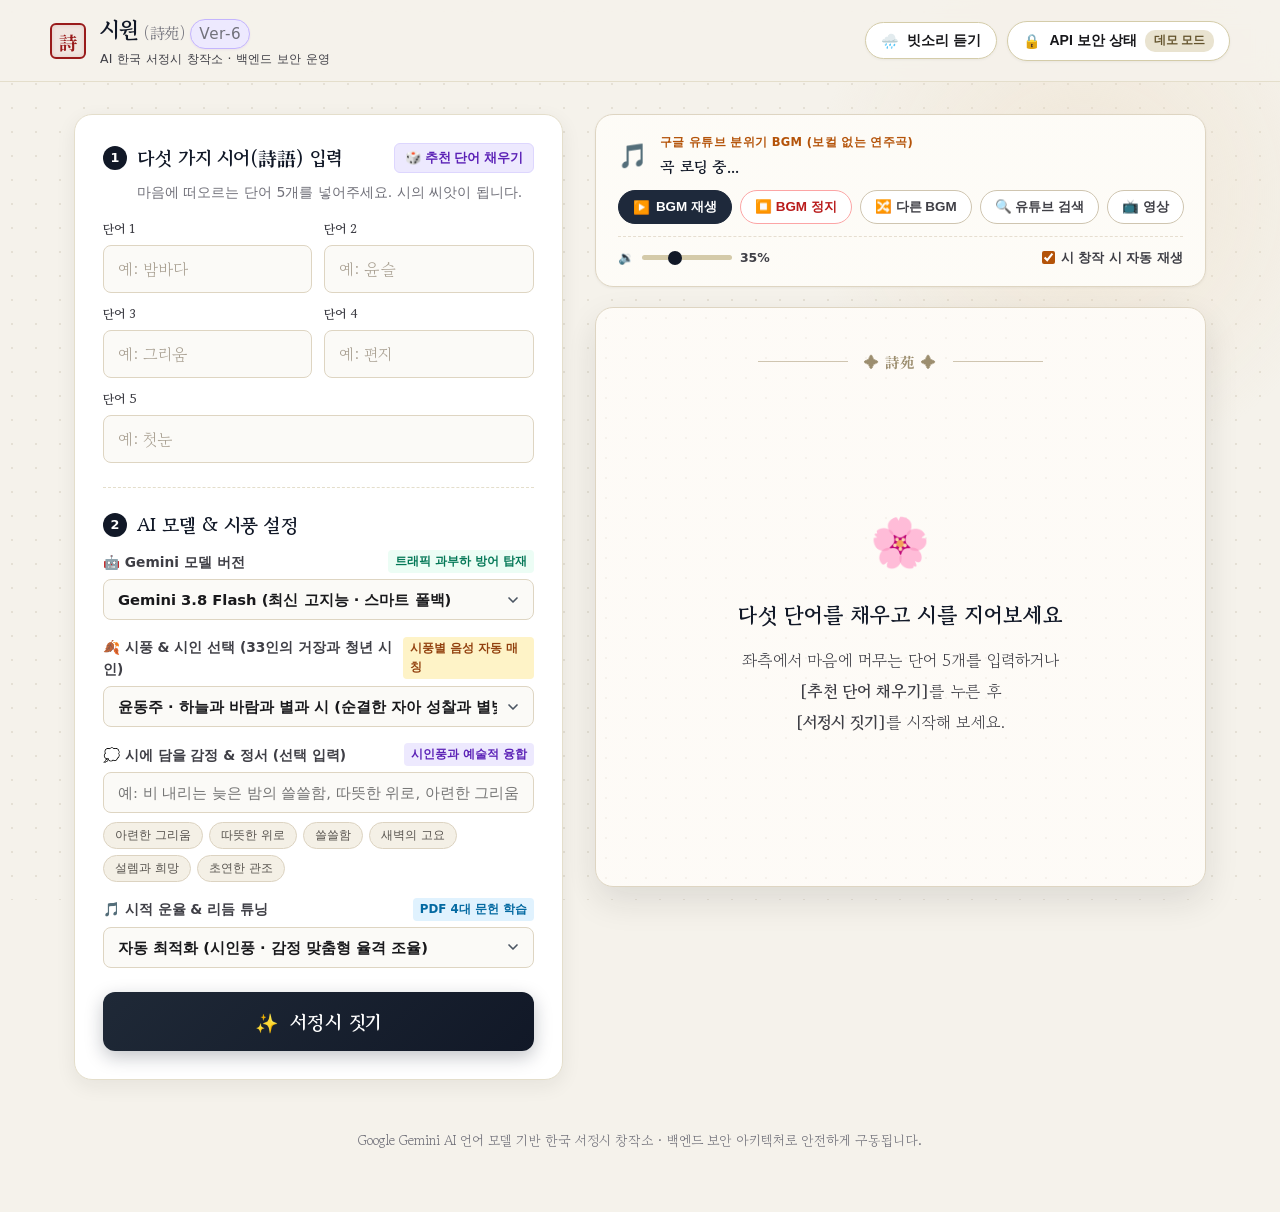
==== public/index.html @ 967b3c78 "Add files via upload" ====
<!DOCTYPE html>
<html lang="ko">
<head>
  <meta charset="UTF-8">
  <meta name="viewport" content="width=device-width, initial-scale=1.0">
  <title>시원(詩苑) - 서정시 창작소 | Gemini AI</title>
  
  <!-- 웹폰트: 고운바탕, 노토세리프KR, 프리텐다드 -->
  <link rel="preconnect" href="https://fonts.googleapis.com">
  <link rel="preconnect" href="https://fonts.gstatic.com" crossorigin>
  <link href="https://fonts.googleapis.com/css2?family=Gowun+Batang:wght@400;700&family=Noto+Serif+KR:wght@400;600;700;900&family=Pretendard:wght@400;500;600;700&display=swap" rel="stylesheet">
  
  <link rel="stylesheet" href="style.css">
  <!-- 구글 유튜브 IFrame API -->
  <script src="https://www.youtube.com/iframe_api"></script>
</head>
<body>
  <!-- 은은한 한지 배경 & 앰비언트 글로우 -->
  <div class="background-overlay"></div>
  <div class="ambient-glow"></div>

  <!-- 상단 네비게이션 헤더 바 -->
  <header class="navbar">
    <div class="nav-container">
      <div class="brand">
        <div class="brand-seal">詩</div>
        <div class="brand-text">
          <h1 class="brand-title">시원 <span>(詩苑)</span> <span class="app-version-badge" id="appVersionBadge">Ver-6</span></h1>
          <p class="brand-subtitle">AI 한국 서정시 창작소 · 백엔드 보안 운영</p>
        </div>
      </div>
      <div class="nav-actions">
        <button id="ambientSoundBtn" class="control-btn" title="창밖의 잔잔한 빗소리 켜기/끄기">
          <span class="icon">🌧️</span>
          <span class="text">빗소리 듣기</span>
        </button>
        <button id="openApiModalBtn" class="control-btn api-btn">
          <span class="icon">🔒</span>
          <span class="text">API 보안 상태</span>
          <span id="apiStatusBadge" class="status-badge">확인 중...</span>
        </button>
      </div>
    </div>
  </header>

  <div class="app-container">
    <!-- 메인 그리드 레이아웃 -->
    <main class="main-grid">
      <!-- 좌측: 입력 및 옵션 설정 패널 -->
      <section class="card input-section">
        <!-- 1단계: 다섯 단어 입력 -->
        <div class="section-block">
          <div class="section-title-wrap">
            <div class="step-indicator">
              <span class="step-badge">1</span>
              <h2>다섯 가지 시어(詩語) 입력</h2>
            </div>
            <button id="randomWordsBtn" class="btn-text-action" title="감성 단어 모음 자동 추천">
              🎲 추천 단어 채우기
            </button>
          </div>
          <p class="guide-desc">마음에 떠오르는 단어 5개를 넣어주세요. 시의 씨앗이 됩니다.</p>
          
          <div class="words-inputs-grid">
            <div class="input-field">
              <label for="word1" class="field-label">단어 1</label>
              <input type="text" id="word1" class="word-input" placeholder="예: 밤바다" maxlength="15">
            </div>
            <div class="input-field">
              <label for="word2" class="field-label">단어 2</label>
              <input type="text" id="word2" class="word-input" placeholder="예: 윤슬" maxlength="15">
            </div>
            <div class="input-field">
              <label for="word3" class="field-label">단어 3</label>
              <input type="text" id="word3" class="word-input" placeholder="예: 그리움" maxlength="15">
            </div>
            <div class="input-field">
              <label for="word4" class="field-label">단어 4</label>
              <input type="text" id="word4" class="word-input" placeholder="예: 편지" maxlength="15">
            </div>
            <div class="input-field full-width">
              <label for="word5" class="field-label">단어 5</label>
              <input type="text" id="word5" class="word-input" placeholder="예: 첫눈" maxlength="15">
            </div>
          </div>
        </div>

        <!-- 2단계: AI 모델 및 분위기 선택 -->
        <div class="section-block options-block">
          <div class="section-title-wrap">
            <div class="step-indicator">
              <span class="step-badge">2</span>
              <h2>AI 모델 & 시풍 설정</h2>
            </div>
          </div>

          <div class="options-container">
            <div class="option-group">
              <label for="geminiModelSelect" class="option-label">
                <span class="label-with-icon">🤖 Gemini 모델 버전</span>
                <span class="version-tip">트래픽 과부하 방어 탑재</span>
              </label>
              <div class="select-wrapper">
                <select id="geminiModelSelect" class="custom-select">
                  <option value="gemini-3.8-flash" selected>Gemini 3.8 Flash (최신 고지능 · 스마트 폴백)</option>
                  <option value="gemini-3.7-flash">Gemini 3.7 Flash (하이브리드 추론 및 감성 엔진)</option>
                  <option value="gemini-3.6-flash">Gemini 3.6 Flash (정교하고 안정적인 고속 추천)</option>
                  <option value="gemini-3.5-flash">Gemini 3.5 Flash (안정적 고속 서정 엔진)</option>
                  <option value="gemini-flash-latest">Gemini Flash Latest (최신 자동 안정화 버전)</option>
                  <option value="gemini-2.5-pro">Gemini 2.5 Pro (깊은 문학적 통찰과 심층 사유)</option>
                </select>
              </div>
            </div>

            <div class="option-group">
              <label for="poemMoodSelect" class="option-label">
                <span class="label-with-icon">🍂 시풍 & 시인 선택 (33인의 거장과 청년 시인)</span>
                <span class="version-tip" style="background: #fef3c7; color: #92400e;">시풍별 음성 자동 매칭</span>
              </label>
              <div class="select-wrapper">
                <select id="poemMoodSelect" class="custom-select">
                  <optgroup label="📜 한국 고전 서정의 명시인 (10인)">
                    <option value="yoon_dongju" selected>윤동주 · 하늘과 바람과 별과 시 (순결한 자아 성찰과 별빛)</option>
                    <option value="kim_sowol">김소월 · 진달래꽃 (아련한 그리움과 민조적 한)</option>
                    <option value="na_taeju">나태주 · 풀꽃 (소박하고 다정한 풀꽃의 위로)</option>
                    <option value="park_mokwol">박목월 · 나그네 (향토적 서정과 자연의 소박한 정취)</option>
                    <option value="jung_hoseung">정호승 · 사랑하다가 죽어버려라 (상처를 감싸는 인간적 연민)</option>
                    <option value="kim_chunsoo">김춘수 · 꽃 (존재의 본질과 인식의 순수 관념)</option>
                    <option value="seo_jeongju">서정주 · 무서운 시간 / 자화상 (원초적 생명력과 토속적 미학)</option>
                    <option value="shin_kyeongrim">신경림 · 갈대 (민중의 슬픔과 소박한 연대)</option>
                    <option value="hwang_donggyu">황동규 · 사랑의 전당 / 즐거운 편지 (지적인 사랑과 기다림)</option>
                    <option value="ahn_dohyun">안도현 · 연탄 한 장 (따뜻하고 진솔한 일상 서정)</option>
                  </optgroup>
                  <optgroup label="🌌 사유와 시대의 깊은 울림 (12인)">
                    <option value="ko_un">고은 · 만인보 (역사와 인간 군상의 거친 생명력)</option>
                    <option value="yi_sang">이상 · 오감도 (전위적 파격과 초현실적 내면)</option>
                    <option value="han_kang">한강 · 서랍에 저녁을 넣어 두었다 (서늘하고 투명한 고통의 시학)</option>
                    <option value="hwang_jiwoo">황지우 · 새들도 세상을 뜨는구나 (해체적 풍자와 시대의 절규)</option>
                    <option value="kim_hoon">김훈 · 칼의 노래 (단단하고 군더더기 없는 문체)</option>
                    <option value="lee_munjae">이문재 · 지금 여기가 맨 앞 (생태적 사유와 공동체적 성찰)</option>
                    <option value="yoo_anjin">유안진 · 지란지교를 꿈꾸며 (맑고 그윽한 교감과 품격)</option>
                    <option value="choi_seungho">최승호 · 대설주의보 (도시 문명 비판과 존재의 허무)</option>
                    <option value="shin_dalja">신달자 · 열애 (뜨겁고 솔직한 사랑과 고백)</option>
                    <option value="kim_kyungju">김경주 · 나는 이 세상에 없는 계절이다 (감각의 폭발과 방랑)</option>
                    <option value="kim_haeja">김해자 · 무기여 잘 있거라 (노동과 삶터의 꿋꿋한 진정성)</option>
                    <option value="jo_jeonghwan">조정환 · 사유와 실존의 시학 (철학적 사유와 저항의 언어)</option>
                  </optgroup>
                  <optgroup label="🌿 현대 문학과 독창적 일상 감성 (6인)">
                    <option value="park_joon">박준 · 당신의 이름을 지어다가 며칠은 먹었다 (쓸쓸하고 다정한 일상의 슬픔)</option>
                    <option value="kang_hwagil">강화길 · 심리적 긴장과 서늘한 고백 (내밀한 불안과 여성 서정)</option>
                    <option value="moon_boyoung">문보영 · 책기둥 (발랄한 상상력과 유쾌한 일기체)</option>
                    <option value="choi_jeonghwa">최정화 · 모던한 감각과 건조한 시선 (도시의 공허와 감각)</option>
                    <option value="kim_minjung">김민정 · 날씨와 생활 (날것의 솔직함과 당돌한 리듬)</option>
                    <option value="kim_yideum">김이듬 · 히스테리아 (도발적 에너지와 전복적 상상력)</option>
                  </optgroup>
                  <optgroup label="🌱 동시대 청년 신진 시인 (5인)">
                    <option value="hwang_inchan">황인찬 · 기쁜 이와 함께 나를 나눌 것 (섬세하고 절제된 여백의 시학)</option>
                    <option value="yang_anda">양안다 · 빛과 매듭 (환상적인 빛과 몽환적 서정)</option>
                    <option value="yook_hosoo">육호수 · 나는 나비와 날고 (투명한 유년과 동화적 상상력)</option>
                    <option value="kim_bona">김보나 · 김근종 (동시대 청년의 감각과 솔직한 어조)</option>
                    <option value="kang_woogeun">강우근 · 개미 한마리를 실수로 밟을 뻔한 날 (작고 여린 생명을 향한 다정한 응시)</option>
                  </optgroup>
                </select>
              </div>
            </div>

            <!-- 시적 감정 및 정서 직접 입력 (시인풍과 융합) -->
            <div class="option-group">
              <label for="poemEmotionInput" class="option-label">
                <span class="label-with-icon">💭 시에 담을 감정 & 정서 (선택 입력)</span>
                <span class="version-tip" style="background: #ede9fe; color: #5b21b6;">시인풍과 예술적 융합</span>
              </label>
              <div class="emotion-input-wrapper">
                <input type="text" id="poemEmotionInput" class="custom-input emotion-input" 
                       placeholder="예: 비 내리는 늦은 밤의 쓸쓸함, 따뜻한 위로, 아련한 그리움, 첫사랑의 설렘..." 
                       maxlength="60">
                <div class="emotion-tags" id="emotionTags">
                  <button type="button" class="emotion-tag-btn" data-emotion="아련한 그리움">아련한 그리움</button>
                  <button type="button" class="emotion-tag-btn" data-emotion="따뜻한 위로">따뜻한 위로</button>
                  <button type="button" class="emotion-tag-btn" data-emotion="쓸쓸함">쓸쓸함</button>
                  <button type="button" class="emotion-tag-btn" data-emotion="새벽의 고요">새벽의 고요</button>
                  <button type="button" class="emotion-tag-btn" data-emotion="설렘과 희망">설렘과 희망</button>
                  <button type="button" class="emotion-tag-btn" data-emotion="초연한 관조">초연한 관조</button>
                </div>
              </div>
            </div>

            <!-- 시적 운율 & 리듬 튜닝 (PDF 4대 문헌 분석 기반) -->
            <div class="option-group">
              <label for="poemProsodySelect" class="option-label">
                <span class="label-with-icon">🎵 시적 운율 & 리듬 튜닝</span>
                <span class="version-tip" style="background: #e0f2fe; color: #0369a1;">PDF 4대 문헌 학습</span>
              </label>
              <div class="select-wrapper">
                <select id="poemProsodySelect" class="custom-select">
                  <option value="auto" selected>자동 최적화 (시인풍 · 감정 맞춤형 율격 조율)</option>
                  <option value="folk_rhythm">애틋한 7·5조 민요풍 (3음보 서정 · 아련한 가락)</option>
                  <option value="classical_meter">단정한 3·4 / 4·4조 가사풍 (4음보 정통 기품)</option>
                  <option value="modern_free">감각적 현대 자유율 (긴 행과 짧은 행의 교차와 여백)</option>
                  <option value="meditative_prose">깊은 사유의 명상적 율격 (유장한 내재율과 침묵)</option>
                </select>
              </div>
            </div>
          </div>
        </div>

        <!-- 창작 실행 버튼 -->
        <div class="action-block">
          <button id="generatePoemBtn" class="btn-generate">
            <span class="btn-sparkle">✨</span>
            <span class="btn-text">서정시 짓기</span>
          </button>
        </div>
      </section>

      <!-- 우측: 시 전시 카드 (가독성 높은 한지 족자 스타일) -->
      <section class="poem-display-section">
        <!-- 🎵 분위기 맞춤 유튜브 배경음악 플레이어 바 -->
        <div class="bgm-player-card" id="bgmPlayerCard">
          <div class="bgm-player-header">
            <div class="bgm-info">
              <span class="bgm-icon">🎵</span>
              <div class="bgm-texts">
                <span class="bgm-label">구글 유튜브 분위기 BGM (보컬 없는 연주곡)</span>
                <span id="bgmTrackTitle" class="bgm-title">곡 로딩 중...</span>
              </div>
            </div>
            <div class="bgm-controls">
              <button id="bgmPlayToggleBtn" class="bgm-btn" type="button" title="배경음악 재생/일시정지">
                <span id="bgmPlayIcon">▶️</span>
                <span id="bgmPlayText">BGM 재생</span>
              </button>
              <button id="bgmStopBtn" class="bgm-btn stop-btn" type="button" title="배경음악 완전 정지">
                <span>⏹️ BGM 정지</span>
              </button>
              <button id="bgmRefreshBtn" class="bgm-btn secondary" type="button" title="현재 시풍에 맞는 다른 연주곡으로 교체합니다">
                <span>🔀 다른 BGM</span>
              </button>
              <button id="bgmSearchYoutubeBtn" class="bgm-btn secondary" type="button" title="유튜브에서 이 시풍의 연주곡 직접 검색하기">
                <span>🔍 유튜브 검색</span>
              </button>
              <button id="bgmVideoToggleBtn" class="bgm-btn secondary" type="button" title="유튜브 영상 보기/접기">
                <span>📺 영상</span>
              </button>
            </div>
          </div>
          
          <div class="bgm-player-sub">
            <div class="bgm-volume-wrap">
              <span class="vol-icon">🔉</span>
              <input type="range" id="bgmVolumeSlider" min="0" max="100" value="35" class="volume-slider" title="BGM 음량 조절">
              <span id="bgmVolumeText" class="vol-text">35%</span>
            </div>
            <label class="bgm-auto-wrap" title="새로운 시를 지으면 선택한 분위기에 맞는 음악을 자동으로 재생합니다">
              <input type="checkbox" id="bgmAutoPlayCheck" checked>
              <span>시 창작 시 자동 재생</span>
            </label>
          </div>

          <!-- BGM 상태 알림 바 (재생 실패 시 자동 복구 알림) -->
          <div id="bgmStatusAlert" class="bgm-status-alert hidden">
            <span class="alert-icon">🔀</span>
            <span id="bgmStatusAlertText" class="alert-text"></span>
            <button type="button" id="closeBgmAlertBtn" class="alert-close-btn" title="닫기">×</button>
          </div>

          <!-- 접었다 펼칠 수 있는 유튜브 비디오 플레이어 컨테이너 -->
          <div id="youtubePlayerContainer" class="youtube-player-container hidden">
            <div class="video-aspect-wrap">
              <div id="youtubeIframeTarget"></div>
            </div>
            <!-- 사용자 맞춤 유튜브 영상 입력 폼 -->
            <div class="custom-bgm-bar">
              <span class="custom-bgm-label">🔗 직접 유튜브 곡 지정:</span>
              <input type="text" id="customBgmInput" placeholder="유튜브 링크(URL) 또는 영상 ID 붙여넣기..." class="custom-bgm-input">
              <button type="button" id="applyCustomBgmBtn" class="custom-bgm-btn">적용 및 재생</button>
            </div>
          </div>
        </div>

        <div class="poem-scroll-card" id="poemCard">
          <div class="card-ornament top-ornament">
            <span class="ornament-line"></span>
            <span class="ornament-symbol">✦ 詩苑 ✦</span>
            <span class="ornament-line"></span>
          </div>

          <!-- 대기 상태 안내 -->
          <div id="emptyState" class="poem-empty-state">
            <div class="ink-drop-icon">🌸</div>
            <h3 class="empty-title">다섯 단어를 채우고 시를 지어보세요</h3>
            <p class="empty-desc">
              좌측에서 마음에 머무는 단어 5개를 입력하거나<br>
              <strong>[추천 단어 채우기]</strong>를 누른 후<br>
              <strong>[서정시 짓기]</strong>를 시작해 보세요.
            </p>
          </div>

          <!-- 로딩 상태 -->
          <div id="loadingState" class="poem-loading-state hidden">
            <div class="brush-loader">
              <div class="brush-stroke"></div>
              <div class="brush-stroke"></div>
              <div class="brush-stroke"></div>
            </div>
            <p class="loading-message">시인이 벼루에 먹을 갈고 운율을 고르고 있습니다...</p>
            <span class="loading-words" id="loadingWordsPreview"></span>
          </div>

          <!-- 시 완성 출력 영역 -->
          <div id="poemContentArea" class="poem-content-area hidden">
            <div class="poem-header">
              <h2 id="poemTitle" class="poem-title"></h2>
              <div class="poem-meta">
                <span id="poemAuthorTag" class="meta-tag">시원(詩苑) 시인</span>
                <span class="meta-divider">·</span>
                <span id="poemDate" class="meta-date"></span>
              </div>
            </div>

            <!-- 시 본문 (최적화된 글자 크기와 넉넉한 줄간격) -->
            <div class="poem-body-wrapper">
              <div id="poemBody" class="poem-body"></div>
            </div>

            <!-- 시인 시작노트 (박스 스타일링) -->
            <div class="notes-container">
              <div class="notes-header">
                <span class="notes-icon">✍️</span>
                <span class="notes-title">시인의 시작(詩作) 노트</span>
              </div>
              <div id="poemNotes" class="poem-notes"></div>
            </div>

            <!-- 시 낭송 성우 맞춤 설정 패널 (성별 / 20대·40대·60대 / Google TTS 30가지 음성) -->
            <div class="voice-actor-card">
              <div class="voice-actor-header">
                <span class="voice-icon">🎙️</span>
                <strong>시 낭송 성우 & Google TTS 30 음성 설정</strong>
                <span class="voice-tip">30가지 음성 파라미터 탑재</span>
              </div>

              <div class="voice-selectors-grid">
                <!-- 성별 선택 -->
                <div class="voice-selector-item">
                  <span class="selector-label">성별 선택</span>
                  <div class="segmented-control" id="voiceGenderGroup">
                    <button type="button" class="seg-btn" data-gender="female">👩 여성 성우</button>
                    <button type="button" class="seg-btn active" data-gender="male">👨 남성 성우</button>
                  </div>
                </div>

                <!-- 연령대 선택 -->
                <div class="voice-selector-item">
                  <span class="selector-label">연령대 선택</span>
                  <div class="segmented-control" id="voiceAgeGroup">
                    <button type="button" class="seg-btn active" data-age="20">🌱 20대 (청년)</button>
                    <button type="button" class="seg-btn" data-age="40">🌿 40대 (중년)</button>
                    <button type="button" class="seg-btn" data-age="60">🌾 60대 (노년)</button>
                  </div>
                </div>
              </div>

              <!-- 🌐 Google Cloud / Gemini TTS 30가지 음성 (voice_name) 선택 -->
              <div class="google-voice-selector-box" style="margin-top: 14px; margin-bottom: 14px; background: #ffffff; border: 1px solid #ded5c2; border-radius: 10px; padding: 12px 14px; box-shadow: 0 1px 3px rgba(0,0,0,0.03);">
                <div style="display: flex; justify-content: space-between; align-items: center; margin-bottom: 8px;">
                  <label for="googleVoiceSelect" style="font-size: 0.82rem; font-weight: 700; color: #18181b; display: flex; align-items: center; gap: 6px;">
                    <span>🌐 Google TTS 30가지 음성 옵션 (voice_name)</span>
                  </label>
                  <span id="voiceTraitBadge" style="font-size: 0.74rem; background: #e0e7ff; color: #3730a3; padding: 2px 8px; border-radius: 4px; font-weight: 700;">Iapetus · Clear</span>
                </div>
                <div class="select-wrapper">
                  <select id="googleVoiceSelect" class="custom-select" style="font-size: 0.88rem; padding: 8px 12px;">
                    <optgroup label="✨ 밝음 / 경쾌 / 맑음 / 산들바람">
                      <option value="Zephyr" data-trait="Bright">Zephyr -- Bright (화사하고 밝음)</option>
                      <option value="Puck" data-trait="Brisk">Puck -- 경쾌함 (재치 있는 리듬)</option>
                      <option value="Autonoe" data-trait="Bright">Autonoe -- 밝음 (햇살처럼 환하고 맑음)</option>
                      <option value="Erinome" data-trait="Clear">Erinome -- 맑음 (청아한 이슬 울림)</option>
                      <option value="Laomedeia" data-trait="Brisk">Laomedeia -- 경쾌함 (청량한 리듬과 템포)</option>
                      <option value="Sadachbia" data-trait="Lively">Sadachbia -- 활기참 (생동감 넘치는 에너지)</option>
                      <option value="Aoede" data-trait="Breezy">Aoede -- Breezy (산들바람처럼 은은한 서정)</option>
                    </optgroup>
                    <optgroup label="🍃 청명 / 부드러움 / 따스함 / 친근함">
                      <option value="Iapetus" data-trait="Clear" selected>Iapetus -- Clear (티 없이 맑고 선명함)</option>
                      <option value="Algieba" data-trait="Smooth">Algieba -- Smooth (비단결처럼 부드러움)</option>
                      <option value="Despina" data-trait="Smooth">Despina -- Smooth (나직하고 감미로운 선율)</option>
                      <option value="Achernar" data-trait="Soft">Achernar -- Soft (포근하고 애잔한 여운)</option>
                      <option value="Sulafat" data-trait="Warm">Sulafat -- 따뜻함 (마음을 덥혀주는 포근한 온기)</option>
                      <option value="Vindemiatrix" data-trait="Gentle">Vindemiatrix -- 온화함 (감싸 안아주는 자애로움)</option>
                      <option value="Leda" data-trait="Youthful">Leda -- Youthful (풋풋하고 순수한 젊은 호흡)</option>
                      <option value="Achird" data-trait="Friendly">Achird -- 친근함 (오랜 벗처럼 다정한 말투)</option>
                    </optgroup>
                    <optgroup label="🌌 그윽함 / 고요 / 내밀한 숨소리">
                      <option value="Callirrhoe" data-trait="Easygoing">Callirrhoe -- 느긋함 (유연하고 편안한 긴 호흡)</option>
                      <option value="Umbriel" data-trait="Relaxed">Umbriel -- 느긋함 (고요한 밤의 심연과 그윽함)</option>
                      <option value="Enceladus" data-trait="Breathy">엔셀라두스 (Enceladus) -- 숨소리 (귓가의 밀어와 속삭임)</option>
                      <option value="Schedar" data-trait="Even">Schedar -- Even (잔잔하고 평온한 균형미)</option>
                      <option value="Zubenelgenubi" data-trait="Casual">Zubenelgenubi -- 캐주얼 (자연스러운 일상의 어조)</option>
                    </optgroup>
                    <optgroup label="🏛️ 단호 / 중후 / 깊은 지성과 기백">
                      <option value="Kore" data-trait="Firm">Kore -- Firm (단호하고 결연한 절제미)</option>
                      <option value="Orus" data-trait="Firm">Orus -- Firm (묵직한 저음과 단단한 의지)</option>
                      <option value="Alnilam" data-trait="Firm">Alnilam -- Firm (굳센 신념과 꿋꿋한 기백)</option>
                      <option value="Gacrux" data-trait="Mature">Gacrux -- 성인용 (삶의 연륜이 묻어나는 중후함)</option>
                      <option value="Sadaltager" data-trait="Knowledgeable">Sadaltager -- 지식이 풍부함 (철학적 깊이와 지적 무게)</option>
                      <option value="Charon" data-trait="Informative">Charon -- 유용한 정보를 제공함 (차분한 신뢰감과 전달력)</option>
                      <option value="Rasalgethi" data-trait="Informative">Rasalgethi -- 유용한 정보를 전달함 (명료한 사유의 낭독)</option>
                      <option value="Algenib" data-trait="Gravelly">Algenib -- 자갈 (거친 자갈밭 같은 민초의 질감)</option>
                      <option value="Fenrir" data-trait="Excitable">Fenrir -- Excitable (벅찬 감정과 격정적 고조)</option>
                      <option value="Pulcherrima" data-trait="Forward">Pulcherrima -- 앞으로 (당당하게 뻗어나가는 진취성)</option>
                    </optgroup>
                  </select>
                </div>
              </div>

              <!-- ✨ 시 분위기 맞춤 TTS 자동 튜닝 상태 표시 바 -->
              <div class="tts-mood-tuning-box">
                <div class="tts-tuning-header">
                  <div class="tuning-title-wrap">
                    <span class="sparkle-icon">✨</span>
                    <span class="tuning-title">시풍 맞춤 Google TTS 30 보이스 자동 조절</span>
                  </div>
                  <label class="toggle-switch-wrap" title="선택한 시인의 시풍과 정서에 맞게 30개 Google TTS 보이스 및 음높이/속도/호흡을 자동 매칭합니다">
                    <input type="checkbox" id="autoMoodTtsCheck" checked>
                    <span class="switch-label">시풍 자동 조절 켜짐</span>
                  </label>
                </div>

                <!-- 실시간 반영되는 TTS 파라미터 뱃지들 -->
                <div class="tts-params-display">
                  <div class="param-badge">
                    <span class="param-name">Google 보이스</span>
                    <strong id="paramVoiceName" class="param-val">Iapetus (Clear)</strong>
                  </div>
                  <div class="param-badge">
                    <span class="param-name">감성 톤</span>
                    <strong id="paramMoodStyle" class="param-val">티 없이 맑고 청명한 성찰의 낭독</strong>
                  </div>
                  <div class="param-badge">
                    <span class="param-name">음높이 (Pitch)</span>
                    <strong id="paramPitchVal" class="param-val">1.02x (+2%)</strong>
                  </div>
                  <div class="param-badge">
                    <span class="param-name">낭송 속도 (Rate)</span>
                    <strong id="paramRateVal" class="param-val">0.78x (차분한 침묵)</strong>
                  </div>
                  <div class="param-badge">
                    <span class="param-name">행간 여운 (Pause)</span>
                    <strong id="paramPauseVal" class="param-val">1.25초 (투명한 여운)</strong>
                  </div>
                </div>
              </div>

              <div class="voice-actions-row">
                <button id="previewVoiceBtn" class="voice-sub-btn" type="button" title="선택한 Google TTS 음성과 감성 톤의 목소리를 미리 들어봅니다">
                  <span>🎧 음성 미리듣기</span>
                </button>
                <button id="readPoemBtn" class="voice-main-btn" type="button" title="선택한 음성과 시풍 맞춤 톤으로 시를 낭송합니다">
                  <span id="readPoemIcon">🎙️</span>
                  <span id="readPoemText">시 낭송 듣기</span>
                </button>
              </div>
            </div>

            <!-- 하단 낙관 도장 -->
            <div class="seal-stamp-container">
              <div class="korean-seal">
                <span class="seal-inner">心月<br>吟詠</span>
              </div>
            </div>
          </div>

          <!-- 하단 액션 도구바 -->
          <div id="poemActions" class="poem-actions hidden">
            <button id="copyPoemBtn" class="action-btn" title="시 본문 복사">
              <span>📋 텍스트 복사</span>
            </button>
            <button id="downloadImageBtn" class="action-btn primary" title="예쁜 한지 카드 이미지로 다운로드">
              <span>🖼️ 시 카드 저장</span>
            </button>
          </div>
        </div>
      </section>
    </main>

    <!-- 푸터 -->
    <footer class="footer">
      <p>Google Gemini AI 언어 모델 기반 한국 서정시 창작소 · 백엔드 보안 아키텍처로 안전하게 구동됩니다.</p>
    </footer>
  </div>

  <!-- API 보안 상태 및 안내 모달 -->
  <div id="apiModal" class="modal-overlay hidden">
    <div class="modal-box">
      <div class="modal-header">
        <h3>🔒 Google Gemini API 보안 아키텍처</h3>
        <button id="closeApiModalBtn" class="btn-close" aria-label="닫기">&times;</button>
      </div>
      <div class="modal-body">
        <!-- 백엔드 서버 모드 시 표시되는 안내 -->
        <div id="backendSecurityInfo" class="security-status-box">
          <div class="status-indicator-wrap">
            <span id="backendStatusIcon" class="status-icon">🛡️</span>
            <strong id="backendStatusTitle">백엔드 서버 보안 연동 중</strong>
          </div>
          <p id="backendStatusDetail" class="status-detail-text">
            서버의 <code>.env</code> 파일에 암호화된 Google Gemini API Key가 저장되어 있어, 웹 브라우저나 네트워크 통신 상에 API 키가 절대 노출되지 않습니다.
          </p>
        </div>

        <!-- GitHub Pages(정적 모드) 시 표시되는 개인 키 설정 영역 -->
        <div id="clientKeySection" class="client-key-section hidden">
          <p class="modal-desc">
            GitHub Pages(정적 호스팅) 환경에서는 본인의 Google AI Studio 무료 API Key를 입력하여 실시간 시를 짓거나, 키 없이 데모 모드로 즐기실 수 있습니다.
          </p>
          <div class="modal-input-field">
            <input type="password" id="apiKeyInput" placeholder="AIzaSy..." autocomplete="off">
            <button id="toggleKeyVisibility" class="btn-toggle-eye" type="button" title="키 표시/숨기기">👁️</button>
          </div>
          <div class="modal-links">
            <a href="https://aistudio.google.com/app/apikey" target="_blank" rel="noopener noreferrer">
              🔗 Google AI Studio에서 무료 API Key 발급받기 &rarr;
            </a>
          </div>
          <div class="security-notice">
            🔒 <strong>보안 안내</strong>: 입력하신 키는 브라우저(LocalStorage)에만 보관되며 외부 서버로 전송되지 않습니다.
          </div>
        </div>

        <div class="security-checklist">
          <h4>🛡️ 정보보안 지침 준수 & 시스템 정보</h4>
          <ul>
            <li>✨ <strong>현재 버전</strong>: <span class="app-version-badge">Ver-6</span> (PDF 4대 문헌 분석 기반 운율·시인풍·감정 3단 융합 엔진 · 17대 클리셰 금지어 배제 · 159선 추천 단어)</li>
            <li>✅ <strong>Server-to-Server 통신</strong>: 백엔드 환경에서는 구글 API를 비공개 호출</li>
            <li>✅ <strong>환경변수 격리 (.env)</strong>: 소스 코드에 키를 하드코딩하지 않고 환경변수로 분리</li>
            <li>✅ <strong>Git 유출 차단 (.gitignore)</strong>: 깃허브 커밋 시 .env 파일 원천 배제</li>
            <li>✅ <strong>Rate Limiting(속도 제한)</strong>: 비정상적 다량 호출 및 DoS 공격 방지</li>
          </ul>
        </div>
      </div>
      <div class="modal-footer">
        <button id="clearApiKeyBtn" class="btn-secondary hidden">키 삭제 (데모 모드)</button>
        <button id="closeModalOkBtn" class="btn-primary">확인 / 저장</button>
      </div>
    </div>
  </div>

  <!-- 토스트 알림 메시지 -->
  <div id="toast" class="toast hidden"></div>

  <!-- 자바스크립트 로직 -->
  <script src="app.js"></script>
</body>
</html>
---- public/style.css ----
/* =========================================================
   시원 (詩苑) - 서정시 창작소 스타일 시트 (public/style.css)
   한국 전통의 고요한 미학과 현대적 고가독성 UI의 융합
   ========================================================= */

:root {
  /* 배경 색상 */
  --bg-main: #f5f2eb;
  --bg-card: #ffffff;
  --bg-scroll: #fdfbf7;
  
  /* 고대비 텍스트 색상 (가독성 극대화) */
  --text-primary: #18181b;     /* 선명한 먹물색 (대비율 12:1 이상) */
  --text-secondary: #3f3f46;   /* 본문 보조 색상 */
  --text-muted: #71717a;       /* 캡션/안내 문구 */
  
  /* 포인트 색상 */
  --accent-ink: #111827;
  --accent-red: #991b1b;       /* 전통 인장/낙관 주홍빛 */
  --accent-gold: #b45309;      /* 고풍스러운 황금빛 */
  --accent-indigo: #1e3a8a;    /* 시어 하이라이트 인디고 */
  
  /* 테두리 & 그림자 */
  --border-subtle: #e4decb;
  --border-focus: #2563eb;
  --shadow-sm: 0 1px 3px rgba(0, 0, 0, 0.05);
  --shadow-md: 0 6px 20px rgba(28, 25, 23, 0.07);
  --shadow-lg: 0 14px 35px rgba(28, 25, 23, 0.11);
  
  /* 타이포그래피 */
  --font-serif: "Gowun Batang", "Noto Serif KR", serif;
  --font-sans: "Pretendard", -apple-system, BlinkMacSystemFont, system-ui, sans-serif;
  
  --radius-sm: 8px;
  --radius-md: 12px;
  --radius-lg: 18px;
  --transition: all 0.22s cubic-bezier(0.16, 1, 0.3, 1);
}

/* 기본 리셋 */
* {
  box-sizing: border-box;
  margin: 0;
  padding: 0;
  -webkit-font-smoothing: antialiased;
}

body {
  font-family: var(--font-sans);
  background-color: var(--bg-main);
  color: var(--text-primary);
  min-height: 100vh;
  line-height: 1.6;
  position: relative;
  overflow-x: hidden;
}

/* 배경 앰비언트 텍스처 */
.background-overlay {
  position: fixed;
  top: 0;
  left: 0;
  width: 100vw;
  height: 100vh;
  background-image: radial-gradient(#d6cec0 0.85px, transparent 0.85px);
  background-size: 24px 24px;
  opacity: 0.5;
  pointer-events: none;
  z-index: 0;
}

.ambient-glow {
  position: fixed;
  top: -80px;
  right: -80px;
  width: 550px;
  height: 550px;
  background: radial-gradient(circle, rgba(235, 219, 195, 0.5) 0%, rgba(245, 242, 235, 0) 70%);
  pointer-events: none;
  z-index: 0;
}

/* ---------------------------------------------------------
   1. 상단 네비게이션 헤더 바 (고정 가독성 바)
   --------------------------------------------------------- */
.navbar {
  position: sticky;
  top: 0;
  z-index: 100;
  background: rgba(245, 242, 235, 0.88);
  backdrop-filter: blur(12px);
  border-bottom: 1px solid var(--border-subtle);
  padding: 12px 24px;
}

.nav-container {
  max-width: 1180px;
  margin: 0 auto;
  display: flex;
  align-items: center;
  justify-content: space-between;
}

.brand {
  display: flex;
  align-items: center;
  gap: 14px;
}

.brand-seal {
  width: 36px;
  height: 36px;
  line-height: 34px;
  text-align: center;
  border: 2px solid var(--accent-red);
  color: var(--accent-red);
  font-family: var(--font-serif);
  font-weight: 700;
  font-size: 1.15rem;
  border-radius: 6px;
  background: rgba(153, 27, 27, 0.05);
  box-shadow: inset 0 0 4px rgba(153, 27, 27, 0.15);
}

.brand-title {
  font-family: var(--font-serif);
  font-size: 1.4rem;
  font-weight: 700;
  color: var(--accent-ink);
  letter-spacing: -0.02em;
  display: flex;
  align-items: baseline;
  gap: 6px;
}

.brand-title span {
  font-size: 0.95rem;
  color: var(--text-muted);
  font-weight: 400;
}

.app-version-badge {
  display: inline-flex;
  align-items: center;
  font-family: var(--font-sans);
  font-size: 0.68rem;
  font-weight: 700;
  letter-spacing: 0.04em;
  padding: 2px 8px;
  border-radius: 999px;
  background: #ede9fe;
  color: #6d28d9;
  border: 1px solid #c4b5fd;
  box-shadow: 0 1px 2px rgba(109, 40, 217, 0.08);
  vertical-align: middle;
}

.brand-subtitle {
  font-size: 0.78rem;
  color: var(--text-secondary);
  letter-spacing: 0.02em;
}

.nav-actions {
  display: flex;
  align-items: center;
  gap: 10px;
}

.control-btn {
  display: inline-flex;
  align-items: center;
  gap: 8px;
  padding: 8px 15px;
  background: #ffffff;
  border: 1.5px solid #d4cca9;
  border-radius: 20px;
  color: var(--text-primary);
  font-size: 0.88rem;
  font-weight: 600;
  cursor: pointer;
  box-shadow: var(--shadow-sm);
  transition: var(--transition);
}

.control-btn:hover {
  border-color: #9c8e6f;
  background: #fdfbf7;
  transform: translateY(-1px);
}

.control-btn.active {
  background: #1e293b;
  border-color: #1e293b;
  color: #ffffff;
}

.status-badge {
  font-size: 0.74rem;
  padding: 3px 9px;
  background: #e9e3d0;
  color: #63532c;
  border-radius: 10px;
  font-weight: 700;
}

.status-badge.live {
  background: #dcfce7;
  color: #15803d;
}

.status-badge.warn {
  background: #fef3c7;
  color: #b45309;
}

/* ---------------------------------------------------------
   2. 메인 컨테이너 & 2열 레이아웃
   --------------------------------------------------------- */
.app-container {
  position: relative;
  z-index: 1;
  max-width: 1180px;
  margin: 0 auto;
  padding: 32px 24px 60px;
}

.main-grid {
  display: grid;
  grid-template-columns: 1fr 1.25fr;
  gap: 32px;
  align-items: start;
}

@media (max-width: 900px) {
  .main-grid {
    grid-template-columns: 1fr;
    gap: 24px;
  }
}

/* ---------------------------------------------------------
   3. 좌측 입력 카드
   --------------------------------------------------------- */
.card {
  background: var(--bg-card);
  border: 1px solid var(--border-subtle);
  border-radius: var(--radius-lg);
  padding: 28px;
  box-shadow: var(--shadow-md);
}

.section-block {
  margin-bottom: 24px;
}

.section-title-wrap {
  display: flex;
  align-items: center;
  justify-content: space-between;
  margin-bottom: 8px;
}

.step-indicator {
  display: flex;
  align-items: center;
  gap: 10px;
}

.step-badge {
  width: 24px;
  height: 24px;
  line-height: 24px;
  text-align: center;
  background: var(--accent-ink);
  color: #ffffff;
  border-radius: 50%;
  font-size: 0.8rem;
  font-weight: 700;
}

.step-indicator h2 {
  font-family: var(--font-serif);
  font-size: 1.18rem;
  font-weight: 700;
  color: var(--accent-ink);
}

.btn-text-action {
  background: #ede9fe;
  color: #5b21b6;
  border: 1px solid #ddd6fe;
  font-size: 0.82rem;
  font-weight: 600;
  cursor: pointer;
  padding: 5px 10px;
  border-radius: 6px;
  transition: var(--transition);
}

.btn-text-action:hover {
  background: #ddd6fe;
  color: #4c1d95;
}

.guide-desc {
  font-size: 0.88rem;
  color: var(--text-muted);
  margin-bottom: 16px;
  padding-left: 34px;
}

/* 5개 단어 입력 2열 그리드 */
.words-inputs-grid {
  display: grid;
  grid-template-columns: 1fr 1fr;
  gap: 12px;
}

.input-field {
  display: flex;
  flex-direction: column;
  gap: 5px;
}

.input-field.full-width {
  grid-column: span 2;
}

.field-label {
  font-size: 0.78rem;
  font-weight: 700;
  color: var(--text-secondary);
  font-family: var(--font-serif);
}

.word-input {
  width: 100%;
  padding: 11px 14px;
  background: #fbfaf7;
  border: 1.5px solid #ded5c2;
  border-radius: var(--radius-sm);
  font-family: var(--font-serif);
  font-size: 1.02rem;
  font-weight: 600;
  color: var(--text-primary);
  transition: var(--transition);
}

.word-input:focus {
  outline: none;
  background: #ffffff;
  border-color: #4f46e5;
  box-shadow: 0 0 0 3px rgba(79, 70, 229, 0.12);
}

.word-input::placeholder {
  color: #a89f91;
  font-weight: 400;
}

/* 옵션 블록 (모델 & 시풍) */
.options-block {
  border-top: 1px dashed var(--border-subtle);
  padding-top: 22px;
}

.options-container {
  display: flex;
  flex-direction: column;
  gap: 16px;
  margin-top: 10px;
}

.option-group {
  display: flex;
  flex-direction: column;
  gap: 6px;
}

.option-label {
  display: flex;
  align-items: center;
  justify-content: space-between;
  font-size: 0.86rem;
  font-weight: 700;
  color: var(--text-secondary);
}

.label-with-icon {
  display: flex;
  align-items: center;
  gap: 6px;
}

.version-tip {
  font-size: 0.74rem;
  color: #047857;
  background: #ecfdf5;
  padding: 2px 7px;
  border-radius: 4px;
  font-weight: 600;
}

.select-wrapper {
  position: relative;
}

.custom-select {
  width: 100%;
  padding: 11px 36px 11px 14px;
  background: #fbfaf7;
  border: 1.5px solid #ded5c2;
  border-radius: var(--radius-sm);
  font-family: var(--font-sans);
  font-size: 0.92rem;
  font-weight: 600;
  color: var(--text-primary);
  cursor: pointer;
  appearance: none;
  background-image: url("data:image/svg+xml;charset=US-ASCII,%3Csvg%20xmlns%3D%22http%3A%2F%2Fwww.w3.org%2F2000%2Fsvg%22%20width%3D%2224%22%20height%3D%2224%22%20viewBox%3D%220%200%2024%2024%22%20fill%3D%22none%22%20stroke%3D%22%234b5563%22%20stroke-width%3D%222.5%22%20stroke-linecap%3D%22round%22%20stroke-linejoin%3D%22round%22%3E%3Cpolyline%20points%3D%226%209%2012%2015%2018%209%22%3E%3C%2Fpolyline%3E%3C%2Fsvg%3E");
  background-repeat: no-repeat;
  background-position: right 12px center;
  background-size: 16px;
  transition: var(--transition);
}

.custom-select:focus {
  outline: none;
  background-color: #ffffff;
  border-color: #4f46e5;
  box-shadow: 0 0 0 3px rgba(79, 70, 229, 0.12);
}

/* 감정 & 정서 입력 필드 및 태그 스타일 (Ver-5) */
.emotion-input-wrapper {
  display: flex;
  flex-direction: column;
  gap: 9px;
}

.custom-input.emotion-input {
  width: 100%;
  padding: 11px 14px;
  background: #fbfaf7;
  border: 1.5px solid #ded5c2;
  border-radius: var(--radius-sm);
  font-family: var(--font-sans);
  font-size: 0.92rem;
  color: var(--text-primary);
  transition: var(--transition);
}

.custom-input.emotion-input:focus {
  outline: none;
  background-color: #ffffff;
  border-color: #7c3aed;
  box-shadow: 0 0 0 3px rgba(124, 58, 237, 0.14);
}

.emotion-tags {
  display: flex;
  flex-wrap: wrap;
  gap: 6px;
}

.emotion-tag-btn {
  background: #f4f0e6;
  border: 1px solid #dcd3c1;
  border-radius: 20px;
  padding: 4px 11px;
  font-family: var(--font-sans);
  font-size: 0.78rem;
  color: #57534e;
  cursor: pointer;
  transition: all 0.2s cubic-bezier(0.16, 1, 0.3, 1);
  user-select: none;
}

.emotion-tag-btn:hover {
  background: #ebe4d2;
  border-color: #9a9284;
  color: #1c1917;
  transform: translateY(-1px);
}

.emotion-tag-btn.active {
  background: #7c3aed;
  border-color: #6d28d9;
  color: #ffffff;
  font-weight: 600;
  box-shadow: 0 2px 8px rgba(124, 58, 237, 0.28);
}

/* 추천 단어 채우기 펄스 애니메이션 */
@keyframes wordInputPulse {
  0% { transform: scale(1); background-color: #fbfaf7; }
  50% { transform: scale(1.02); background-color: #fef9c3; border-color: #ca8a04; }
  100% { transform: scale(1); background-color: #fbfaf7; }
}

.word-input.input-pulse {
  animation: wordInputPulse 0.45s ease;
}


/* 생성 실행 버튼 */
.action-block {
  margin-top: 10px;
}

.btn-generate {
  width: 100%;
  padding: 16px;
  background: linear-gradient(135deg, #1f2937 0%, #111827 100%);
  color: #fefefe;
  border: none;
  border-radius: var(--radius-md);
  font-family: var(--font-serif);
  font-size: 1.18rem;
  font-weight: 700;
  letter-spacing: 0.04em;
  display: flex;
  align-items: center;
  justify-content: center;
  gap: 10px;
  cursor: pointer;
  box-shadow: 0 6px 18px rgba(17, 24, 39, 0.25);
  transition: var(--transition);
}

.btn-generate:hover {
  background: linear-gradient(135deg, #374151 0%, #1f2937 100%);
  transform: translateY(-2px);
  box-shadow: 0 10px 24px rgba(17, 24, 39, 0.35);
}

.btn-generate:active {
  transform: translateY(0);
}

.btn-generate:disabled {
  opacity: 0.6;
  cursor: not-allowed;
  transform: none;
}

/* ---------------------------------------------------------
   4. 우측: 유튜브 배경음악(BGM) 플레이어 카드
   --------------------------------------------------------- */
.bgm-player-card {
  background: #fdfbf7;
  border: 1.5px solid #ded5c2;
  border-radius: var(--radius-lg);
  padding: 18px 22px;
  margin-bottom: 20px;
  box-shadow: var(--shadow-sm);
  background-image: 
    linear-gradient(rgba(253, 251, 247, 0.9), rgba(253, 251, 247, 0.9)),
    radial-gradient(#d6cec0 0.65px, transparent 0.65px);
  background-size: auto, 18px 18px;
}

.bgm-player-header {
  display: flex;
  align-items: center;
  justify-content: space-between;
  gap: 12px;
  margin-bottom: 12px;
  flex-wrap: wrap;
}

.bgm-info {
  display: flex;
  align-items: center;
  gap: 12px;
  min-width: 0;
}

.bgm-icon {
  font-size: 1.5rem;
  animation: pulseRotate 6s linear infinite;
  display: inline-block;
}

@keyframes pulseRotate {
  0% { transform: scale(1); }
  50% { transform: scale(1.1); }
  100% { transform: scale(1); }
}

.bgm-texts {
  display: flex;
  flex-direction: column;
  gap: 2px;
  min-width: 0;
}

.bgm-label {
  font-size: 0.72rem;
  font-weight: 700;
  color: var(--accent-gold);
  letter-spacing: 0.03em;
}

.bgm-title {
  font-family: var(--font-serif);
  font-size: 0.96rem;
  font-weight: 700;
  color: var(--accent-ink);
  white-space: nowrap;
  overflow: hidden;
  text-overflow: ellipsis;
}

.bgm-controls {
  display: flex;
  align-items: center;
  gap: 8px;
  flex-shrink: 0;
  flex-wrap: wrap;
}

.bgm-btn {
  display: inline-flex;
  align-items: center;
  gap: 6px;
  padding: 7px 14px;
  background: #1e293b;
  color: #ffffff;
  border: 1.5px solid #1e293b;
  border-radius: 20px;
  font-size: 0.84rem;
  font-weight: 600;
  cursor: pointer;
  transition: var(--transition);
}

.bgm-btn:hover {
  background: #0f172a;
}

.bgm-btn.secondary {
  background: #ffffff;
  color: var(--text-secondary);
  border-color: #cfc5b0;
}

.bgm-btn.secondary:hover {
  background: #f4f0e6;
  color: var(--accent-ink);
}

.bgm-btn.stop-btn {
  background: #ffffff;
  color: #b91c1c;
  border-color: #fca5a5;
}

.bgm-btn.stop-btn:hover {
  background: #fef2f2;
  border-color: #ef4444;
  color: #991b1b;
}

.bgm-player-sub {
  display: flex;
  align-items: center;
  justify-content: space-between;
  gap: 14px;
  padding-top: 10px;
  border-top: 1px dashed #e6ded0;
  font-size: 0.82rem;
  color: var(--text-secondary);
  flex-wrap: wrap;
}

.bgm-volume-wrap {
  display: flex;
  align-items: center;
  gap: 8px;
}

.volume-slider {
  -webkit-appearance: none;
  appearance: none;
  width: 90px;
  height: 5px;
  background: #d4caa9;
  border-radius: 3px;
  outline: none;
  cursor: pointer;
}

.volume-slider::-webkit-slider-thumb {
  -webkit-appearance: none;
  appearance: none;
  width: 14px;
  height: 14px;
  border-radius: 50%;
  background: var(--accent-ink);
  cursor: pointer;
  transition: transform 0.1s ease;
}

.volume-slider::-webkit-slider-thumb:hover {
  transform: scale(1.2);
}

.vol-text {
  font-size: 0.78rem;
  font-weight: 700;
  min-width: 32px;
  color: var(--text-secondary);
}

.bgm-auto-wrap {
  display: flex;
  align-items: center;
  gap: 6px;
  cursor: pointer;
  user-select: none;
  font-weight: 600;
  color: var(--text-secondary);
}

.bgm-auto-wrap input[type="checkbox"] {
  cursor: pointer;
  accent-color: var(--accent-gold);
}

/* BGM 자동 복구 & 상태 알림 바 */
.bgm-status-alert {
  display: flex;
  align-items: center;
  gap: 10px;
  margin-top: 10px;
  padding: 8px 12px;
  background: #fffbeb;
  border: 1px solid #fde68a;
  border-radius: var(--radius-sm);
  font-size: 0.82rem;
  color: #92400e;
  line-height: 1.4;
  animation: fadeIn 0.25s ease;
}

.bgm-status-alert.hidden {
  display: none !important;
}

.bgm-status-alert .alert-icon {
  font-size: 1rem;
  flex-shrink: 0;
}

.bgm-status-alert .alert-text {
  flex: 1;
}

.bgm-status-alert .alert-close-btn {
  background: none;
  border: none;
  font-size: 1.2rem;
  cursor: pointer;
  color: #b45309;
  padding: 0 4px;
  line-height: 1;
  border-radius: 3px;
}

.bgm-status-alert .alert-close-btn:hover {
  color: #78350f;
  background: rgba(180, 83, 9, 0.1);
}

.youtube-player-container {
  margin-top: 14px;
  border-radius: var(--radius-sm);
  overflow: hidden;
  border: 1px solid #dcd3c3;
  background: #000;
}

.video-aspect-wrap {
  position: relative;
  width: 100%;
  padding-bottom: 56.25%; /* 16:9 비율 */
  height: 0;
}

.video-aspect-wrap iframe {
  position: absolute;
  top: 0;
  left: 0;
  width: 100%;
  height: 100%;
  border: none;
}

/* 사용자 직접 유튜브 링크/ID 입력 바 */
.custom-bgm-bar {
  display: flex;
  align-items: center;
  gap: 8px;
  padding: 10px 14px;
  background: #1f2937;
  border-top: 1px solid #374151;
  color: #e5e7eb;
  font-size: 0.82rem;
  flex-wrap: wrap;
}

.custom-bgm-label {
  font-weight: 600;
  color: #d1d5db;
  white-space: nowrap;
}

.custom-bgm-input {
  flex: 1;
  min-width: 180px;
  padding: 6px 10px;
  background: #111827;
  border: 1px solid #4b5563;
  border-radius: 6px;
  color: #f3f4f6;
  font-size: 0.82rem;
  outline: none;
}

.custom-bgm-input:focus {
  border-color: #6366f1;
}

.custom-bgm-btn {
  padding: 6px 12px;
  background: #4f46e5;
  color: #ffffff;
  border: none;
  border-radius: 6px;
  font-size: 0.8rem;
  font-weight: 600;
  cursor: pointer;
  white-space: nowrap;
  transition: var(--transition);
}

.custom-bgm-btn:hover {
  background: #4338ca;
}

/* ---------------------------------------------------------
   5. 우측 시 전시 카드 (가독성 특화 한지 족자 스타일)
   --------------------------------------------------------- */
.poem-scroll-card {
  background: var(--bg-scroll);
  border: 1.5px solid #ded5c2;
  border-radius: var(--radius-lg);
  padding: 42px 38px;
  box-shadow: var(--shadow-lg);
  min-height: 580px;
  display: flex;
  flex-direction: column;
  position: relative;
  background-image: 
    linear-gradient(rgba(253, 251, 247, 0.8), rgba(253, 251, 247, 0.8)),
    radial-gradient(#d6cec0 0.75px, transparent 0.75px);
  background-size: auto, 20px 20px;
}

.card-ornament {
  display: flex;
  align-items: center;
  justify-content: center;
  gap: 16px;
  color: #9c8e6f;
  margin-bottom: 24px;
}

.ornament-line {
  flex: 1;
  max-width: 90px;
  height: 1px;
  background: #cfc5b0;
}

.ornament-symbol {
  font-family: var(--font-serif);
  font-size: 0.9rem;
  font-weight: 700;
  letter-spacing: 0.1em;
}

/* 대기 상태 */
.poem-empty-state {
  display: flex;
  flex-direction: column;
  align-items: center;
  justify-content: center;
  text-align: center;
  margin: auto;
  padding: 40px 10px;
}

.ink-drop-icon {
  font-size: 3rem;
  margin-bottom: 18px;
  animation: float 4s ease-in-out infinite;
}

@keyframes float {
  0%, 100% { transform: translateY(0); }
  50% { transform: translateY(-7px); }
}

.empty-title {
  font-family: var(--font-serif);
  font-size: 1.35rem;
  font-weight: 700;
  color: var(--accent-ink);
  margin-bottom: 12px;
}

.empty-desc {
  font-family: var(--font-serif);
  font-size: 1.02rem;
  color: var(--text-secondary);
  line-height: 1.9;
}

/* 로딩 상태 */
.poem-loading-state {
  display: flex;
  flex-direction: column;
  align-items: center;
  justify-content: center;
  margin: auto;
  text-align: center;
  padding: 40px 10px;
}

.brush-loader {
  display: flex;
  gap: 10px;
  margin-bottom: 24px;
}

.brush-stroke {
  width: 10px;
  height: 40px;
  background: var(--accent-ink);
  border-radius: 6px;
  animation: inkFlow 1.2s ease-in-out infinite alternate;
}

.brush-stroke:nth-child(2) { animation-delay: 0.2s; }
.brush-stroke:nth-child(3) { animation-delay: 0.4s; }

@keyframes inkFlow {
  0% { transform: scaleY(0.3); opacity: 0.3; }
  100% { transform: scaleY(1); opacity: 1; }
}

.loading-message {
  font-family: var(--font-serif);
  font-size: 1.1rem;
  color: var(--accent-ink);
  font-weight: 700;
  margin-bottom: 10px;
}

.loading-words {
  font-size: 0.9rem;
  color: var(--text-secondary);
  font-family: var(--font-serif);
}

/* 완성된 시 내용 영역 */
.poem-content-area {
  animation: fadeIn 0.6s ease forwards;
}

@keyframes fadeIn {
  from { opacity: 0; transform: translateY(8px); }
  to { opacity: 1; transform: translateY(0); }
}

.poem-header {
  text-align: center;
  margin-bottom: 34px;
  border-bottom: 1.5px solid #e7ded0;
  padding-bottom: 22px;
}

.poem-title {
  font-family: var(--font-serif);
  font-size: 2.1rem;
  font-weight: 700;
  color: var(--accent-ink);
  margin-bottom: 12px;
  letter-spacing: -0.01em;
  line-height: 1.3;
  display: inline-block;
  padding: 4px 14px;
  border-radius: 8px;
  border-left: 4px solid transparent;
  transition: background-color 0.35s ease, border-color 0.35s ease, box-shadow 0.35s ease;
}

/* 제목 낭송 중 연한 노랑색 강조 효과 */
.poem-title.reciting-active {
  background-color: #fef9c3; /* 연한 노랑색 */
  border-left-color: #f59e0b; /* 따뜻한 황금빛 포인트 */
  box-shadow: 0 3px 14px rgba(245, 158, 11, 0.2);
  color: #18181b;
}

.poem-meta {
  display: flex;
  align-items: center;
  justify-content: center;
  gap: 10px;
  font-size: 0.88rem;
  color: var(--text-secondary);
  font-family: var(--font-serif);
}

.meta-tag {
  background: #ede6d6;
  color: #4b3d1f;
  padding: 3px 9px;
  border-radius: 4px;
  font-weight: 600;
}

.meta-divider {
  color: #a89f91;
}

/* 시 본문 가독성 중심 타이포그래피 */
.poem-body-wrapper {
  padding: 0 4px;
  margin-bottom: 34px;
}

.poem-body {
  font-family: var(--font-serif);
  font-size: 1.25rem;
  line-height: 2.3;
  color: var(--text-primary);
  letter-spacing: -0.01em;
  font-weight: 400;
}

/* 시 문단(연, Stanza) 엘리먼트 */
.poem-stanza {
  padding: 6px 10px;
  margin-bottom: 24px;
  border-radius: 8px;
  border-left: 3.5px solid transparent;
  transition: background-color 0.35s ease, border-color 0.35s ease, box-shadow 0.35s ease;
}

.poem-stanza:last-child {
  margin-bottom: 0;
}

/* 현재 낭송 중인 문단(연) 은은한 외곽 가이드 */
.poem-stanza.current-stanza {
  border-left-color: rgba(245, 158, 11, 0.4);
  background: rgba(254, 249, 195, 0.12);
}

/* 시의 각 행(Line) 단위 엘리먼트 */
.poem-line {
  display: block;
  padding: 4px 12px;
  margin: 2px 0;
  border-radius: 6px;
  border-left: 3.5px solid transparent;
  line-height: 2.2;
  white-space: pre-wrap;
  transition: background-color 0.28s ease, border-color 0.28s ease, box-shadow 0.28s ease, transform 0.22s ease;
}

/* [핵심 기능] 낭송 중인 행(Line) 연한 노랑색 강조 효과 (Soft Yellow Highlight) */
.poem-line.reciting-active {
  background-color: #fef9c3; /* 부드럽고 따스한 연한 노랑색 (Soft Pastel Yellow) */
  border-left-color: #f59e0b; /* 황금빛 호박색 포인트 라인 */
  box-shadow: 0 2px 12px rgba(245, 158, 11, 0.2);
  color: #18181b;
  transform: translateX(5px);
}

/* 시어 하이라이트 */
.poem-body .highlight-word {
  color: var(--accent-indigo);
  background: rgba(30, 58, 138, 0.08);
  padding: 2px 7px;
  border-radius: 4px;
  font-weight: 700;
  border-bottom: 2px solid rgba(30, 58, 138, 0.35);
}

/* 시인의 시작(詩作) 노트 박스 */
.notes-container {
  background: #f8f4ec;
  border: 1px solid #e7ded0;
  border-left: 4px solid var(--accent-gold);
  border-radius: var(--radius-sm);
  padding: 16px 20px;
  margin-top: 10px;
  transition: background-color 0.35s ease, border-color 0.35s ease, box-shadow 0.35s ease;
}

/* 시작노트 낭송 중 연한 노랑색 강조 효과 */
.notes-container.reciting-active {
  background-color: #fef9c3 !important; /* 연한 노랑색 */
  border-color: #fde047 !important;
  border-left-color: #f59e0b !important;
  box-shadow: 0 3px 18px rgba(245, 158, 11, 0.22);
}

.notes-header {
  display: flex;
  align-items: center;
  gap: 6px;
  margin-bottom: 6px;
}

.notes-title {
  font-size: 0.86rem;
  font-weight: 700;
  color: var(--accent-gold);
}

.poem-notes {
  font-family: var(--font-serif);
  font-size: 0.98rem;
  color: var(--text-secondary);
  line-height: 1.8;
}

/* 시 낭송 성우 맞춤 설정 카드 */
.voice-actor-card {
  background: #fdfbf7;
  border: 1.5px solid #ded5c2;
  border-radius: var(--radius-md);
  padding: 18px 20px;
  margin-top: 24px;
  margin-bottom: 12px;
  box-shadow: 0 1px 4px rgba(0, 0, 0, 0.04);
}

.voice-actor-header {
  display: flex;
  align-items: center;
  gap: 8px;
  margin-bottom: 14px;
  font-family: var(--font-serif);
  font-size: 1.02rem;
  font-weight: 700;
  color: var(--accent-ink);
}

.voice-tip {
  font-size: 0.74rem;
  background: #ede9fe;
  color: #5b21b6;
  padding: 2px 8px;
  border-radius: 4px;
  font-family: var(--font-sans);
  font-weight: 600;
  margin-left: auto;
}

.voice-selectors-grid {
  display: grid;
  grid-template-columns: 1fr 1.35fr;
  gap: 14px;
  margin-bottom: 16px;
}

@media (max-width: 600px) {
  .voice-selectors-grid {
    grid-template-columns: 1fr;
  }
}

.voice-selector-item {
  display: flex;
  flex-direction: column;
  gap: 6px;
}

.selector-label {
  font-size: 0.78rem;
  font-weight: 700;
  color: var(--text-secondary);
}

.segmented-control {
  display: flex;
  background: #ede6d6;
  padding: 3px;
  border-radius: 20px;
  gap: 3px;
}

.seg-btn {
  flex: 1;
  border: none;
  background: transparent;
  padding: 7px 8px;
  border-radius: 16px;
  font-size: 0.82rem;
  font-weight: 600;
  color: var(--text-secondary);
  cursor: pointer;
  transition: var(--transition);
  white-space: nowrap;
  text-align: center;
}

.seg-btn:hover {
  color: var(--accent-ink);
}

.google-voice-selector-box {
  transition: var(--transition);
}

.google-voice-selector-box:focus-within {
  border-color: var(--accent-gold) !important;
  box-shadow: 0 0 0 3px rgba(180, 83, 9, 0.12) !important;
}

/* 시 분위기 맞춤 TTS 감성 튜닝 박스 */
.tts-mood-tuning-box {
  background: #f5efe3;
  border: 1px solid #e2d7c5;
  border-radius: var(--radius-sm);
  padding: 14px 16px;
  margin-bottom: 16px;
}

.tts-tuning-header {
  display: flex;
  align-items: center;
  justify-content: space-between;
  margin-bottom: 12px;
  flex-wrap: wrap;
  gap: 8px;
}

.tuning-title-wrap {
  display: flex;
  align-items: center;
  gap: 6px;
}

.sparkle-icon {
  font-size: 1rem;
}

.tuning-title {
  font-family: var(--font-serif);
  font-size: 0.88rem;
  font-weight: 700;
  color: var(--accent-gold);
}

.toggle-switch-wrap {
  display: flex;
  align-items: center;
  gap: 6px;
  font-size: 0.78rem;
  font-weight: 700;
  color: var(--text-secondary);
  cursor: pointer;
  user-select: none;
}

.toggle-switch-wrap input[type="checkbox"] {
  accent-color: var(--accent-gold);
  cursor: pointer;
}

.tts-params-display {
  display: grid;
  grid-template-columns: repeat(auto-fit, minmax(130px, 1fr));
  gap: 8px;
}

.param-badge {
  background: #ffffff;
  border: 1px solid #dfd5c3;
  border-radius: 6px;
  padding: 6px 10px;
  display: flex;
  flex-direction: column;
  gap: 2px;
}

.param-name {
  font-size: 0.7rem;
  color: var(--text-muted);
  font-weight: 600;
}

.param-val {
  font-size: 0.82rem;
  color: var(--accent-ink);
  font-weight: 700;
  white-space: nowrap;
  overflow: hidden;
  text-overflow: ellipsis;
}

.voice-actions-row {
  display: flex;
  align-items: center;
  gap: 10px;
}

.voice-sub-btn {
  padding: 10px 16px;
  background: #ffffff;
  border: 1.5px solid #cfc5b0;
  border-radius: 24px;
  font-size: 0.86rem;
  font-weight: 600;
  color: var(--text-secondary);
  cursor: pointer;
  transition: var(--transition);
  white-space: nowrap;
}

.voice-sub-btn:hover {
  background: #fbf9f4;
  border-color: #9c8e6f;
  color: var(--accent-ink);
}

.voice-main-btn {
  flex: 1;
  padding: 10px 18px;
  background: linear-gradient(135deg, #1f2937 0%, #111827 100%);
  color: #ffffff;
  border: none;
  border-radius: 24px;
  font-size: 0.92rem;
  font-weight: 700;
  cursor: pointer;
  display: inline-flex;
  align-items: center;
  justify-content: center;
  gap: 6px;
  transition: var(--transition);
  box-shadow: 0 4px 12px rgba(17, 24, 39, 0.2);
}

.voice-main-btn:hover {
  background: linear-gradient(135deg, #374151 0%, #1f2937 100%);
  transform: translateY(-1px);
}

.voice-main-btn.speaking {
  background: #991b1b;
  animation: pulseSpeaking 1.5s infinite;
}

@keyframes pulseSpeaking {
  0% { box-shadow: 0 0 0 0 rgba(153, 27, 27, 0.5); }
  70% { box-shadow: 0 0 0 10px rgba(153, 27, 27, 0); }
  100% { box-shadow: 0 0 0 0 rgba(153, 27, 27, 0); }
}

/* 전통 낙관 도장 */
.seal-stamp-container {
  display: flex;
  justify-content: flex-end;
  margin-top: 28px;
}

.korean-seal {
  width: 50px;
  height: 50px;
  border: 2.5px solid var(--accent-red);
  background: rgba(153, 27, 27, 0.04);
  border-radius: 4px;
  display: flex;
  align-items: center;
  justify-content: center;
  box-shadow: 0 2px 4px rgba(153, 27, 27, 0.12);
  transform: rotate(-2.5deg);
}

.seal-inner {
  font-family: var(--font-serif);
  color: var(--accent-red);
  font-size: 0.82rem;
  font-weight: 700;
  line-height: 1.15;
  letter-spacing: 0.05em;
  text-align: center;
}

/* 하단 액션 버튼 그룹 */
.poem-actions {
  display: flex;
  justify-content: center;
  gap: 12px;
  margin-top: 36px;
  padding-top: 24px;
  border-top: 1.5px solid #ded5c2;
  flex-wrap: wrap;
}

.action-btn {
  padding: 10px 18px;
  background: #ffffff;
  border: 1.5px solid #cfc5b0;
  border-radius: 24px;
  font-size: 0.92rem;
  font-weight: 600;
  color: var(--text-primary);
  cursor: pointer;
  display: inline-flex;
  align-items: center;
  gap: 6px;
  transition: var(--transition);
  box-shadow: var(--shadow-sm);
}

.action-btn:hover {
  background: #fbf9f4;
  border-color: #9c8e6f;
  transform: translateY(-2px);
}

.action-btn.primary {
  background: #1e293b;
  border-color: #1e293b;
  color: #ffffff;
}

.action-btn.primary:hover {
  background: #0f172a;
}

/* ---------------------------------------------------------
   5. 보안 모달 스타일링
   --------------------------------------------------------- */
.modal-overlay {
  position: fixed;
  top: 0;
  left: 0;
  width: 100vw;
  height: 100vh;
  background: rgba(17, 24, 39, 0.65);
  backdrop-filter: blur(5px);
  display: flex;
  align-items: center;
  justify-content: center;
  z-index: 999;
  padding: 20px;
}

.modal-box {
  background: #ffffff;
  border-radius: var(--radius-lg);
  max-width: 540px;
  width: 100%;
  box-shadow: var(--shadow-lg);
  overflow: hidden;
  animation: modalScale 0.22s cubic-bezier(0.16, 1, 0.3, 1);
}

@keyframes modalScale {
  from { transform: scale(0.96); opacity: 0; }
  to { transform: scale(1); opacity: 1; }
}

.modal-header {
  display: flex;
  align-items: center;
  justify-content: space-between;
  padding: 20px 26px;
  border-bottom: 1px solid #e2e8f0;
}

.modal-header h3 {
  font-size: 1.15rem;
  font-weight: 700;
  color: var(--accent-ink);
}

.btn-close {
  background: none;
  border: none;
  font-size: 1.6rem;
  color: var(--text-muted);
  cursor: pointer;
  line-height: 1;
}

.modal-body {
  padding: 26px;
}

.security-status-box {
  background: #f0fdf4;
  border: 1.5px solid #bbf7d0;
  border-radius: var(--radius-md);
  padding: 16px 20px;
  margin-bottom: 20px;
}

.security-status-box.warn {
  background: #fffbeb;
  border-color: #fde68a;
}

.status-indicator-wrap {
  display: flex;
  align-items: center;
  gap: 8px;
  margin-bottom: 8px;
  font-size: 1.02rem;
  color: #15803d;
}

.security-status-box.warn .status-indicator-wrap {
  color: #b45309;
}

.status-detail-text {
  font-size: 0.9rem;
  color: var(--text-secondary);
  line-height: 1.6;
}

.status-detail-text code {
  background: #e2e8f0;
  padding: 2px 6px;
  border-radius: 4px;
  font-family: monospace;
  font-size: 0.88rem;
}

.security-checklist {
  background: #f8fafc;
  border: 1px solid #e2e8f0;
  border-radius: var(--radius-md);
  padding: 18px 20px;
}

.security-checklist h4 {
  font-size: 0.92rem;
  font-weight: 700;
  color: var(--accent-ink);
  margin-bottom: 12px;
}

.security-checklist ul {
  list-style: none;
  display: flex;
  flex-direction: column;
  gap: 9px;
}

.security-checklist li {
  font-size: 0.85rem;
  color: var(--text-secondary);
  line-height: 1.5;
}

.modal-footer {
  display: flex;
  justify-content: flex-end;
  padding: 16px 26px;
  background: #f8fafc;
  border-top: 1px solid #e2e8f0;
}

.btn-primary {
  padding: 10px 22px;
  background: #1e293b;
  color: #ffffff;
  border: none;
  border-radius: var(--radius-sm);
  font-weight: 600;
  cursor: pointer;
  font-size: 0.9rem;
}

.btn-primary:hover {
  background: #0f172a;
}

/* ---------------------------------------------------------
   6. 알림 토스트 & 푸터
   --------------------------------------------------------- */
.toast {
  position: fixed;
  bottom: 30px;
  left: 50%;
  transform: translateX(-50%);
  background: rgba(17, 24, 39, 0.94);
  color: #f8fafc;
  padding: 12px 24px;
  border-radius: 30px;
  font-size: 0.92rem;
  font-weight: 600;
  z-index: 1000;
  box-shadow: 0 10px 25px rgba(0, 0, 0, 0.25);
  backdrop-filter: blur(6px);
  animation: toastIn 0.25s ease;
}

@keyframes toastIn {
  from { opacity: 0; transform: translate(-50%, 15px); }
  to { opacity: 1; transform: translate(-50%, 0); }
}

.hidden {
  display: none !important;
}

.footer {
  text-align: center;
  margin-top: 50px;
  font-size: 0.85rem;
  color: var(--text-muted);
  font-family: var(--font-serif);
}
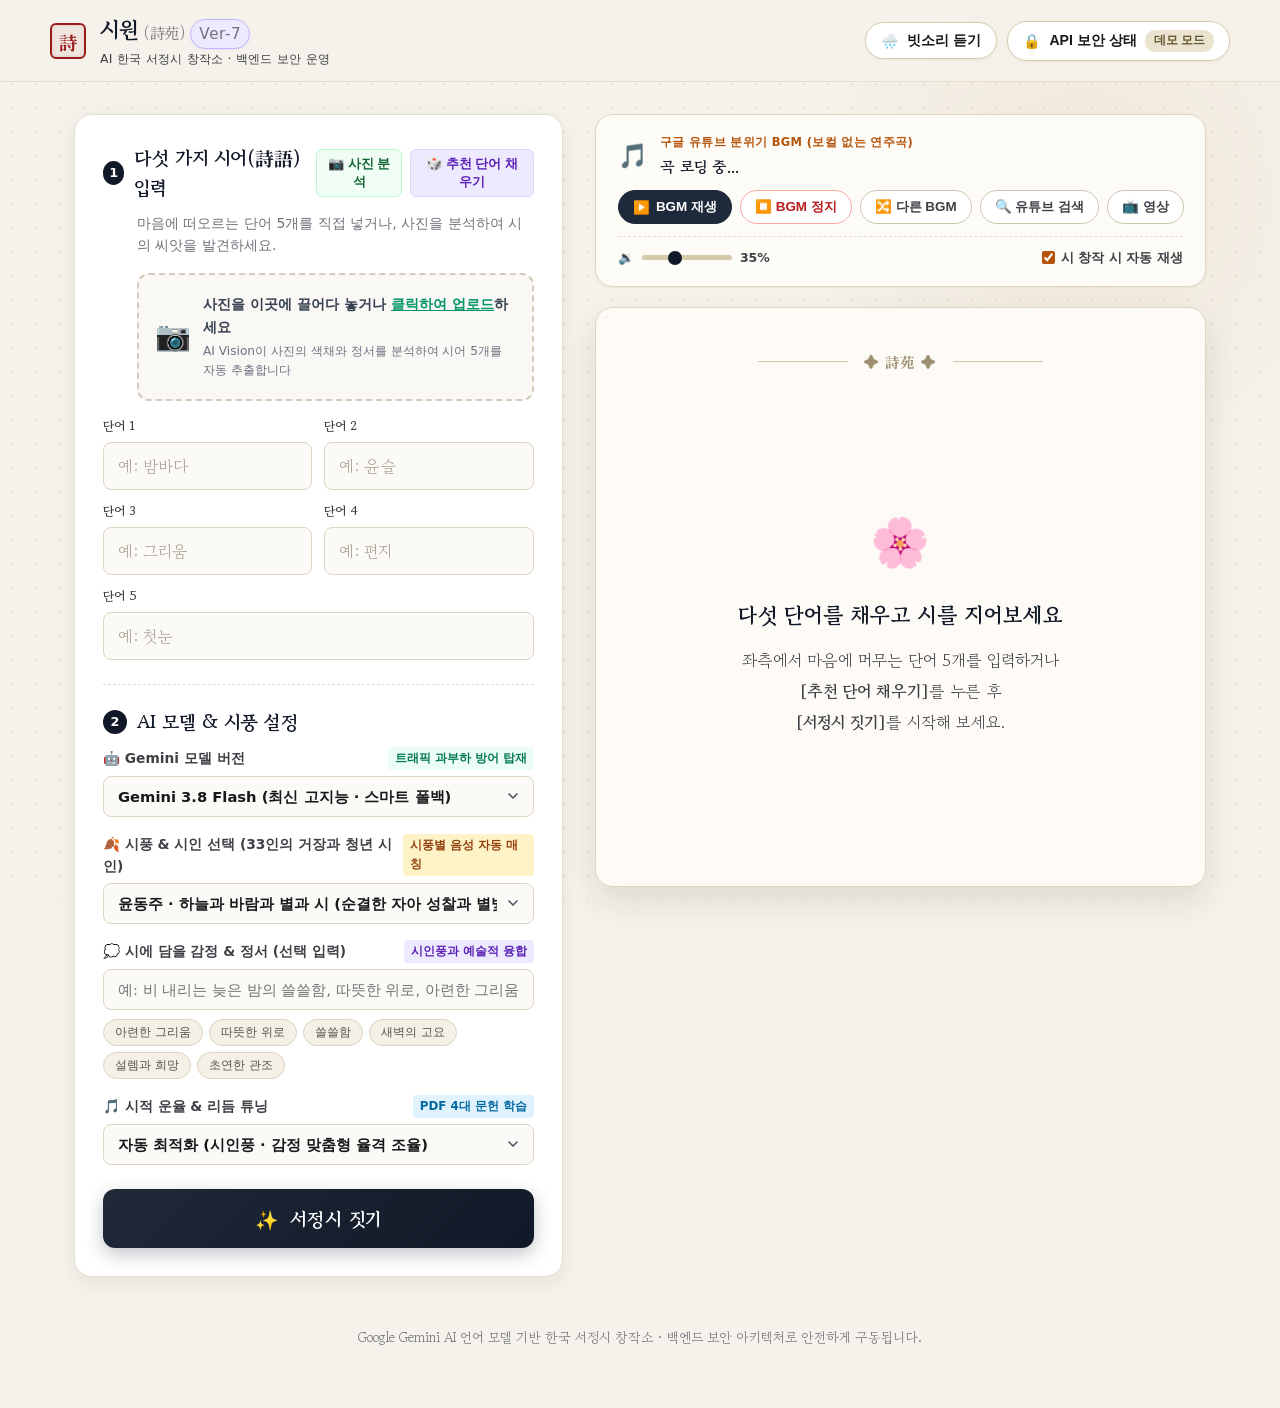
==== commit a137026d: "Add files via upload" ====
--- a/public/index.html
+++ b/public/index.html
@@ -25,7 +25,7 @@
       <div class="brand">
         <div class="brand-seal">詩</div>
         <div class="brand-text">
-          <h1 class="brand-title">시원 <span>(詩苑)</span> <span class="app-version-badge" id="appVersionBadge">Ver-6</span></h1>
+          <h1 class="brand-title">시원 <span>(詩苑)</span> <span class="app-version-badge" id="appVersionBadge">Ver-7</span></h1>
           <p class="brand-subtitle">AI 한국 서정시 창작소 · 백엔드 보안 운영</p>
         </div>
       </div>
@@ -55,11 +55,64 @@
               <span class="step-badge">1</span>
               <h2>다섯 가지 시어(詩語) 입력</h2>
             </div>
-            <button id="randomWordsBtn" class="btn-text-action" title="감성 단어 모음 자동 추천">
-              🎲 추천 단어 채우기
-            </button>
-          </div>
-          <p class="guide-desc">마음에 떠오르는 단어 5개를 넣어주세요. 시의 씨앗이 됩니다.</p>
+            <div class="step-actions">
+              <button id="photoUploadTriggerBtn" class="btn-text-action photo-action-btn" type="button" title="사진을 업로드하여 시어 5개 자동 추출">
+                📷 사진 분석
+              </button>
+              <button id="randomWordsBtn" class="btn-text-action" type="button" title="한국 대표 시어 159선 자동 추천">
+                🎲 추천 단어 채우기
+              </button>
+            </div>
+          </div>
+          <p class="guide-desc">마음에 떠오르는 단어 5개를 직접 넣거나, 사진을 분석하여 시의 씨앗을 발견하세요.</p>
+
+          <!-- 사진 업로드 및 분석 영역 (Ver-7 신규) -->
+          <div id="photoAnalysisArea" class="photo-analysis-area">
+            <!-- 숨김 파일 인풋 -->
+            <input type="file" id="photoFileInput" accept="image/*" class="hidden">
+
+            <!-- 드롭존 -->
+            <div id="photoDropZone" class="photo-drop-zone">
+              <div class="photo-drop-content">
+                <span class="photo-drop-icon">📷</span>
+                <div class="photo-drop-text-group">
+                  <p class="photo-drop-primary">사진을 이곳에 끌어다 놓거나 <strong>클릭하여 업로드</strong>하세요</p>
+                  <p class="photo-drop-secondary">AI Vision이 사진의 색채와 정서를 분석하여 시어 5개를 자동 추출합니다</p>
+                </div>
+              </div>
+            </div>
+
+            <!-- 사진 분석 중 로딩 표시 -->
+            <div id="photoAnalyzingState" class="photo-analyzing-state hidden">
+              <div class="photo-spinner"></div>
+              <p class="photo-analyzing-text">사진의 색채와 서정적 정경을 분석하는 중입니다...</p>
+            </div>
+
+            <!-- 분석 완료 카드 (미리보기 & 50자 이내 설명란) -->
+            <div id="photoPreviewContainer" class="photo-preview-container hidden">
+              <div class="photo-thumb-col">
+                <div class="photo-thumb-frame">
+                  <img id="photoThumbnail" src="" alt="분석된 사진 미리보기" class="photo-thumbnail">
+                  <button type="button" id="photoRemoveBtn" class="photo-remove-btn" title="사진 제거">✕</button>
+                </div>
+              </div>
+              <div class="photo-desc-col">
+                <div class="photo-desc-header">
+                  <span class="photo-desc-badge">📷 사진 감성 분석</span>
+                  <span id="photoDescCharCount" class="photo-desc-counter">0/50자</span>
+                </div>
+                <p id="photoDescriptionText" class="photo-description-text"></p>
+                <div class="photo-desc-actions">
+                  <button type="button" id="applyPhotoDescToEmotionBtn" class="btn-micro-action" title="이 분석 설명을 2단계 시 감정 입력창에 반영합니다">
+                    💭 시 감정(느낌)에 반영하기
+                  </button>
+                  <button type="button" id="reuploadPhotoBtn" class="btn-micro-action secondary" title="다른 사진으로 교체 분석">
+                    🔄 다른 사진 분석
+                  </button>
+                </div>
+              </div>
+            </div>
+          </div>
           
           <div class="words-inputs-grid">
             <div class="input-field">
@@ -530,7 +583,7 @@
         <div class="security-checklist">
           <h4>🛡️ 정보보안 지침 준수 & 시스템 정보</h4>
           <ul>
-            <li>✨ <strong>현재 버전</strong>: <span class="app-version-badge">Ver-6</span> (PDF 4대 문헌 분석 기반 운율·시인풍·감정 3단 융합 엔진 · 17대 클리셰 금지어 배제 · 159선 추천 단어)</li>
+            <li>✨ <strong>현재 버전</strong>: <span class="app-version-badge">Ver-7</span> (사진 분석 시어 5개 자동 추출 & 50자 이내 설명란 · PDF 4대 문헌 운율·시인풍·감정 융합 · 17대 클리셰 금지어 배제)</li>
             <li>✅ <strong>Server-to-Server 통신</strong>: 백엔드 환경에서는 구글 API를 비공개 호출</li>
             <li>✅ <strong>환경변수 격리 (.env)</strong>: 소스 코드에 키를 하드코딩하지 않고 환경변수로 분리</li>
             <li>✅ <strong>Git 유출 차단 (.gitignore)</strong>: 깃허브 커밋 시 .env 파일 원천 배제</li>
--- a/public/style.css
+++ b/public/style.css
@@ -310,6 +310,267 @@
   padding-left: 34px;
 }
 
+/* =========================================================
+   [Ver-7] 사진 업로드 & AI 분석(Vision) 영역 스타일
+   ========================================================= */
+.step-actions {
+  display: flex;
+  align-items: center;
+  gap: 8px;
+}
+
+.btn-text-action.photo-action-btn {
+  background: #f0fdf4;
+  border: 1px solid #bbf7d0;
+  color: #166534;
+}
+
+.btn-text-action.photo-action-btn:hover {
+  background: #dcfce7;
+  border-color: #86efac;
+  color: #14532d;
+  transform: translateY(-1px);
+}
+
+.photo-analysis-area {
+  margin-bottom: 16px;
+  padding-left: 34px;
+}
+
+.photo-drop-zone {
+  border: 2px dashed #d6cbba;
+  background: #faf8f5;
+  border-radius: var(--radius-md);
+  padding: 18px 16px;
+  text-align: center;
+  cursor: pointer;
+  transition: all 0.25s ease;
+  position: relative;
+}
+
+.photo-drop-zone:hover,
+.photo-drop-zone.dragover {
+  border-color: #059669;
+  background: #f0fdf4;
+  box-shadow: 0 4px 12px rgba(5, 150, 105, 0.08);
+  transform: translateY(-1px);
+}
+
+.photo-drop-content {
+  display: flex;
+  align-items: center;
+  justify-content: center;
+  gap: 12px;
+}
+
+.photo-drop-icon {
+  font-size: 1.8rem;
+  line-height: 1;
+}
+
+.photo-drop-text-group {
+  display: flex;
+  flex-direction: column;
+  gap: 3px;
+  text-align: left;
+}
+
+.photo-drop-primary {
+  font-size: 0.9rem;
+  font-weight: 600;
+  color: #374151;
+  margin: 0;
+}
+
+.photo-drop-primary strong {
+  color: #059669;
+  text-decoration: underline;
+}
+
+.photo-drop-secondary {
+  font-size: 0.76rem;
+  color: #6b7280;
+  margin: 0;
+}
+
+/* 사진 분석 중 로딩 스피너 */
+.photo-analyzing-state {
+  display: flex;
+  align-items: center;
+  justify-content: center;
+  gap: 12px;
+  padding: 18px;
+  background: #f0fdf4;
+  border: 1.5px solid #a7f3d0;
+  border-radius: var(--radius-md);
+  animation: pulsePhotoBg 1.5s infinite alternate;
+}
+
+@keyframes pulsePhotoBg {
+  from { background-color: #f0fdf4; }
+  to { background-color: #dcfce7; }
+}
+
+.photo-spinner {
+  width: 22px;
+  height: 22px;
+  border: 3px solid rgba(5, 150, 105, 0.2);
+  border-top-color: #059669;
+  border-radius: 50%;
+  animation: spin 0.8s linear infinite;
+}
+
+.photo-analyzing-text {
+  font-size: 0.88rem;
+  font-weight: 600;
+  color: #065f46;
+  margin: 0;
+}
+
+/* 분석 완료 미리보기 & 50자 설명 카드 */
+.photo-preview-container {
+  display: flex;
+  align-items: stretch;
+  gap: 14px;
+  padding: 12px;
+  background: #fcfbf9;
+  border: 1.5px solid #dcd3c1;
+  border-radius: var(--radius-md);
+  box-shadow: var(--shadow-sm);
+  animation: fadeIn 0.3s ease;
+}
+
+.photo-thumb-col {
+  flex-shrink: 0;
+}
+
+.photo-thumb-frame {
+  position: relative;
+  width: 88px;
+  height: 88px;
+  border-radius: var(--radius-sm);
+  overflow: hidden;
+  border: 1px solid #d6cbba;
+  background: #111827;
+}
+
+.photo-thumbnail {
+  width: 100%;
+  height: 100%;
+  object-fit: cover;
+  display: block;
+}
+
+.photo-remove-btn {
+  position: absolute;
+  top: 4px;
+  right: 4px;
+  width: 22px;
+  height: 22px;
+  background: rgba(0, 0, 0, 0.65);
+  color: #ffffff;
+  border: none;
+  border-radius: 50%;
+  font-size: 11px;
+  display: flex;
+  align-items: center;
+  justify-content: center;
+  cursor: pointer;
+  transition: background 0.2s;
+}
+
+.photo-remove-btn:hover {
+  background: #dc2626;
+}
+
+.photo-desc-col {
+  flex: 1;
+  display: flex;
+  flex-direction: column;
+  justify-content: space-between;
+  gap: 6px;
+  min-width: 0;
+}
+
+.photo-desc-header {
+  display: flex;
+  align-items: center;
+  justify-content: space-between;
+}
+
+.photo-desc-badge {
+  font-size: 0.74rem;
+  font-weight: 700;
+  color: #047857;
+  background: #ecfdf5;
+  padding: 2px 7px;
+  border-radius: 4px;
+}
+
+.photo-desc-counter {
+  font-size: 0.72rem;
+  font-weight: 600;
+  color: #6b7280;
+}
+
+.photo-description-text {
+  font-family: var(--font-serif);
+  font-size: 0.9rem;
+  line-height: 1.45;
+  color: #1f2937;
+  margin: 0;
+  word-break: keep-all;
+}
+
+.photo-desc-actions {
+  display: flex;
+  align-items: center;
+  gap: 8px;
+  flex-wrap: wrap;
+}
+
+.btn-micro-action {
+  background: #ede9fe;
+  border: 1px solid #ddd6fe;
+  color: #5b21b6;
+  font-size: 0.74rem;
+  font-weight: 600;
+  padding: 3px 9px;
+  border-radius: 12px;
+  cursor: pointer;
+  transition: all 0.2s ease;
+}
+
+.btn-micro-action:hover {
+  background: #7c3aed;
+  color: #ffffff;
+  border-color: #6d28d9;
+}
+
+.btn-micro-action.secondary {
+  background: #f3f4f6;
+  border: 1px solid #e5e7eb;
+  color: #4b5563;
+}
+
+.btn-micro-action.secondary:hover {
+  background: #e5e7eb;
+  color: #111827;
+}
+
+@media (max-width: 600px) {
+  .photo-analysis-area {
+    padding-left: 0;
+  }
+  .photo-preview-container {
+    flex-direction: column;
+  }
+  .photo-thumb-frame {
+    width: 100%;
+    height: 140px;
+  }
+}
+
 /* 5개 단어 입력 2열 그리드 */
 .words-inputs-grid {
   display: grid;
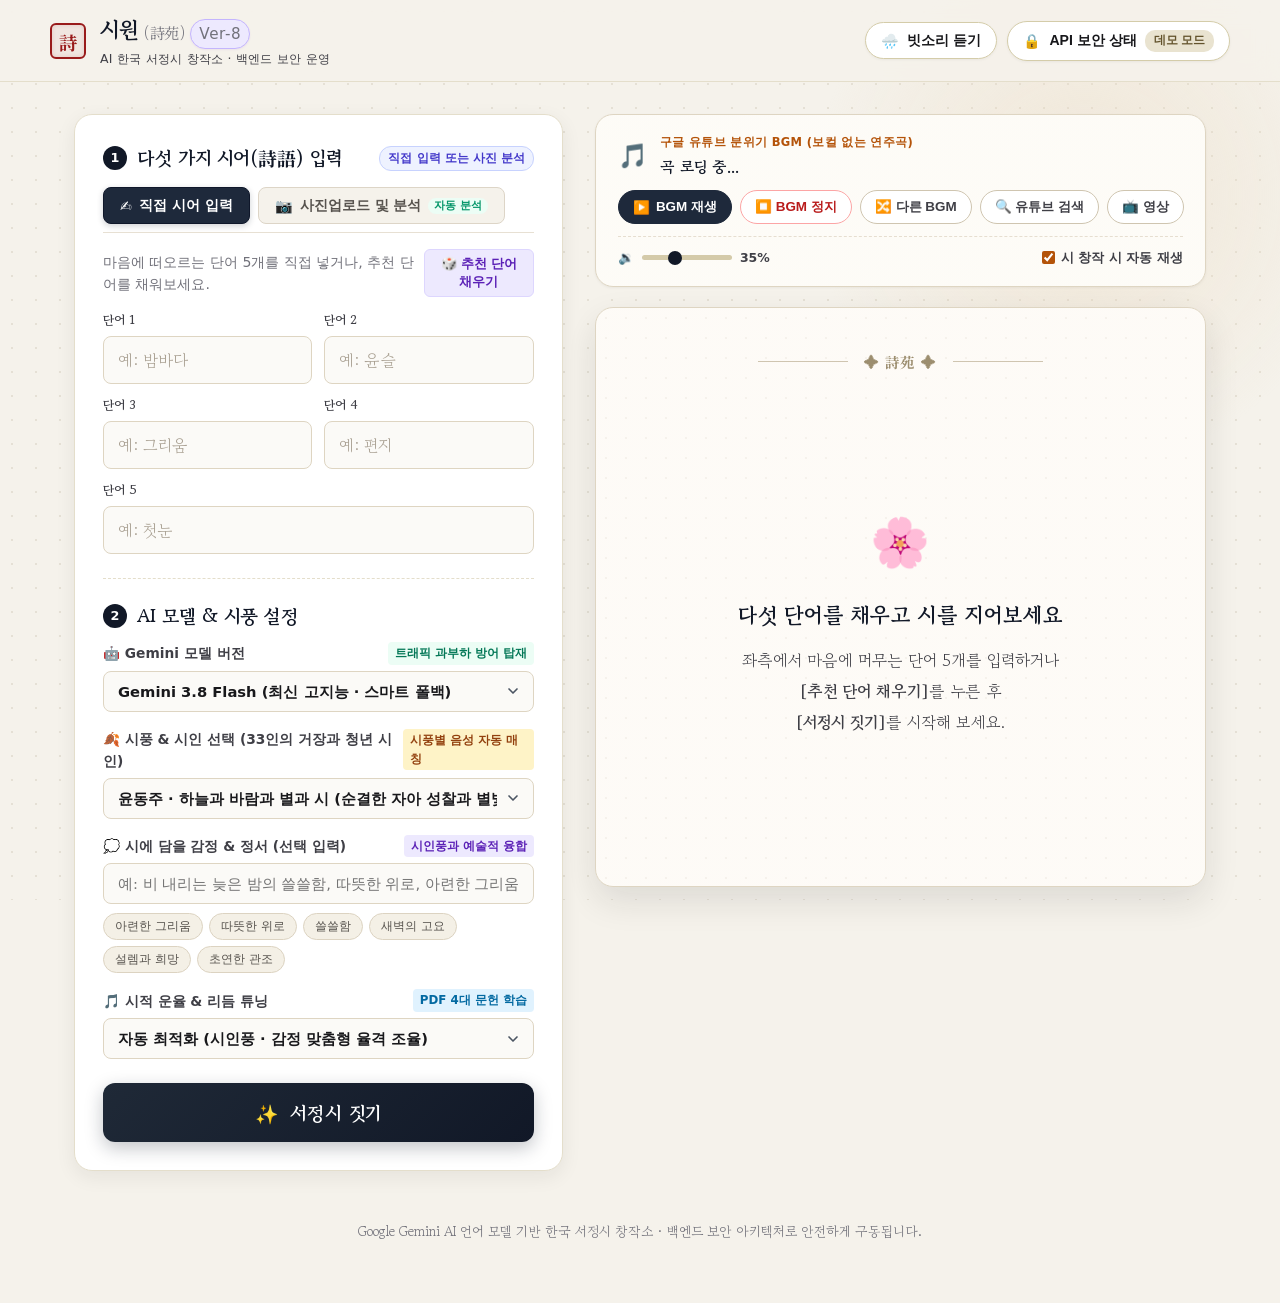
==== commit bcc8a6ee: "Add files via upload" ====
--- a/public/index.html
+++ b/public/index.html
@@ -25,7 +25,7 @@
       <div class="brand">
         <div class="brand-seal">詩</div>
         <div class="brand-text">
-          <h1 class="brand-title">시원 <span>(詩苑)</span> <span class="app-version-badge" id="appVersionBadge">Ver-7</span></h1>
+          <h1 class="brand-title">시원 <span>(詩苑)</span> <span class="app-version-badge" id="appVersionBadge">Ver-8</span></h1>
           <p class="brand-subtitle">AI 한국 서정시 창작소 · 백엔드 보안 운영</p>
         </div>
       </div>
@@ -55,85 +55,120 @@
               <span class="step-badge">1</span>
               <h2>다섯 가지 시어(詩語) 입력</h2>
             </div>
-            <div class="step-actions">
-              <button id="photoUploadTriggerBtn" class="btn-text-action photo-action-btn" type="button" title="사진을 업로드하여 시어 5개 자동 추출">
-                📷 사진 분석
-              </button>
+            <span class="step-sub-badge">직접 입력 또는 사진 분석</span>
+          </div>
+
+          <!-- [신규] 입력 방식 선택 메뉴탭 (Tab Navigation) -->
+          <div class="input-mode-tabs" role="tablist">
+            <button type="button" class="mode-tab-btn active" id="tabDirectInputBtn" role="tab" aria-selected="true">
+              <span class="tab-icon">✍️</span>
+              <span class="tab-label">직접 시어 입력</span>
+            </button>
+            <button type="button" class="mode-tab-btn" id="tabPhotoAnalysisBtn" role="tab" aria-selected="false">
+              <span class="tab-icon">📷</span>
+              <span class="tab-label">사진업로드 및 분석</span>
+              <span class="tab-badge-new">자동 분석</span>
+            </button>
+          </div>
+
+          <!-- 탭 1: 직접 시어 입력 패널 -->
+          <div id="panelDirectInput" class="tab-panel active">
+            <div class="panel-header-action">
+              <p class="guide-desc">마음에 떠오르는 단어 5개를 직접 넣거나, 추천 단어를 채워보세요.</p>
               <button id="randomWordsBtn" class="btn-text-action" type="button" title="한국 대표 시어 159선 자동 추천">
                 🎲 추천 단어 채우기
               </button>
             </div>
-          </div>
-          <p class="guide-desc">마음에 떠오르는 단어 5개를 직접 넣거나, 사진을 분석하여 시의 씨앗을 발견하세요.</p>
-
-          <!-- 사진 업로드 및 분석 영역 (Ver-7 신규) -->
-          <div id="photoAnalysisArea" class="photo-analysis-area">
-            <!-- 숨김 파일 인풋 -->
-            <input type="file" id="photoFileInput" accept="image/*" class="hidden">
-
-            <!-- 드롭존 -->
-            <div id="photoDropZone" class="photo-drop-zone">
-              <div class="photo-drop-content">
-                <span class="photo-drop-icon">📷</span>
-                <div class="photo-drop-text-group">
-                  <p class="photo-drop-primary">사진을 이곳에 끌어다 놓거나 <strong>클릭하여 업로드</strong>하세요</p>
-                  <p class="photo-drop-secondary">AI Vision이 사진의 색채와 정서를 분석하여 시어 5개를 자동 추출합니다</p>
-                </div>
-              </div>
-            </div>
-
-            <!-- 사진 분석 중 로딩 표시 -->
-            <div id="photoAnalyzingState" class="photo-analyzing-state hidden">
-              <div class="photo-spinner"></div>
-              <p class="photo-analyzing-text">사진의 색채와 서정적 정경을 분석하는 중입니다...</p>
-            </div>
-
-            <!-- 분석 완료 카드 (미리보기 & 50자 이내 설명란) -->
-            <div id="photoPreviewContainer" class="photo-preview-container hidden">
-              <div class="photo-thumb-col">
-                <div class="photo-thumb-frame">
-                  <img id="photoThumbnail" src="" alt="분석된 사진 미리보기" class="photo-thumbnail">
-                  <button type="button" id="photoRemoveBtn" class="photo-remove-btn" title="사진 제거">✕</button>
-                </div>
-              </div>
-              <div class="photo-desc-col">
-                <div class="photo-desc-header">
-                  <span class="photo-desc-badge">📷 사진 감성 분석</span>
-                  <span id="photoDescCharCount" class="photo-desc-counter">0/50자</span>
-                </div>
-                <p id="photoDescriptionText" class="photo-description-text"></p>
-                <div class="photo-desc-actions">
-                  <button type="button" id="applyPhotoDescToEmotionBtn" class="btn-micro-action" title="이 분석 설명을 2단계 시 감정 입력창에 반영합니다">
-                    💭 시 감정(느낌)에 반영하기
-                  </button>
-                  <button type="button" id="reuploadPhotoBtn" class="btn-micro-action secondary" title="다른 사진으로 교체 분석">
-                    🔄 다른 사진 분석
-                  </button>
-                </div>
-              </div>
-            </div>
-          </div>
-          
-          <div class="words-inputs-grid">
-            <div class="input-field">
-              <label for="word1" class="field-label">단어 1</label>
-              <input type="text" id="word1" class="word-input" placeholder="예: 밤바다" maxlength="15">
-            </div>
-            <div class="input-field">
-              <label for="word2" class="field-label">단어 2</label>
-              <input type="text" id="word2" class="word-input" placeholder="예: 윤슬" maxlength="15">
-            </div>
-            <div class="input-field">
-              <label for="word3" class="field-label">단어 3</label>
-              <input type="text" id="word3" class="word-input" placeholder="예: 그리움" maxlength="15">
-            </div>
-            <div class="input-field">
-              <label for="word4" class="field-label">단어 4</label>
-              <input type="text" id="word4" class="word-input" placeholder="예: 편지" maxlength="15">
-            </div>
-            <div class="input-field full-width">
-              <label for="word5" class="field-label">단어 5</label>
-              <input type="text" id="word5" class="word-input" placeholder="예: 첫눈" maxlength="15">
+
+            <div class="words-inputs-grid">
+              <div class="input-field">
+                <label for="word1" class="field-label">단어 1</label>
+                <input type="text" id="word1" class="word-input" placeholder="예: 밤바다" maxlength="15">
+              </div>
+              <div class="input-field">
+                <label for="word2" class="field-label">단어 2</label>
+                <input type="text" id="word2" class="word-input" placeholder="예: 윤슬" maxlength="15">
+              </div>
+              <div class="input-field">
+                <label for="word3" class="field-label">단어 3</label>
+                <input type="text" id="word3" class="word-input" placeholder="예: 그리움" maxlength="15">
+              </div>
+              <div class="input-field">
+                <label for="word4" class="field-label">단어 4</label>
+                <input type="text" id="word4" class="word-input" placeholder="예: 편지" maxlength="15">
+              </div>
+              <div class="input-field full-width">
+                <label for="word5" class="field-label">단어 5</label>
+                <input type="text" id="word5" class="word-input" placeholder="예: 첫눈" maxlength="15">
+              </div>
+            </div>
+          </div>
+
+          <!-- 탭 2: 사진업로드 및 분석 패널 -->
+          <div id="panelPhotoAnalysis" class="tab-panel hidden">
+            <!-- 1. 사진업로드 박스 -->
+            <div class="photo-upload-box-wrap">
+              <input type="file" id="photoFileInput" accept="image/*" class="hidden">
+              <div id="photoDropZone" class="photo-drop-zone">
+                <div class="photo-drop-content">
+                  <span class="photo-drop-icon">📷</span>
+                  <div class="photo-drop-text-group">
+                    <p class="photo-drop-primary">사진을 이곳에 끌어다 놓거나 <strong>클릭하여 업로드</strong>하세요</p>
+                    <p class="photo-drop-secondary">사진을 올리면 AI가 즉시 감상하여 추천 시어 5개를 자동 추출·입력합니다</p>
+                  </div>
+                </div>
+              </div>
+
+              <!-- 사진 분석 중 로딩 표시 -->
+              <div id="photoAnalyzingState" class="photo-analyzing-state hidden">
+                <div class="photo-spinner"></div>
+                <div class="photo-analyzing-texts">
+                  <p class="photo-analyzing-title">사진의 색채와 정서를 분석 중입니다...</p>
+                  <p class="photo-analyzing-sub">시어 5개 추출 및 50자 감성 해설 생성 중</p>
+                </div>
+              </div>
+            </div>
+
+            <!-- 2. 사진 표시창 (사진업로드 후 노출되는 전용 디스플레이 윈도우) -->
+            <div id="photoDisplayWindow" class="photo-display-window hidden">
+              <div class="photo-viewer-card">
+                <div class="photo-display-frame">
+                  <img id="photoDisplayImg" src="" alt="업로드된 사진 표시창" class="photo-display-img">
+                  <button type="button" id="photoDisplayRemoveBtn" class="photo-display-remove-btn" title="사진 삭제">✕</button>
+                </div>
+                <div class="photo-analysis-info-card">
+                  <div class="analysis-card-header">
+                    <span class="analysis-status-badge">✨ 사진 분석 완료</span>
+                    <span id="photoDescCharCount" class="char-counter-badge">0/50자</span>
+                  </div>
+                  
+                  <!-- 50자 이내 사진분석 설명란 -->
+                  <div class="photo-desc-box">
+                    <label class="desc-box-label">📷 사진 감성 설명 (50자 이내)</label>
+                    <p id="photoDescriptionText" class="photo-description-text"></p>
+                  </div>
+
+                  <!-- 추출된 추천 시어 5개 표시 칩 -->
+                  <div class="extracted-words-box">
+                    <label class="extracted-label">✨ 자동 추출된 추천 시어 5개 (입력 완료됨)</label>
+                    <div id="extractedWordsChips" class="extracted-words-chips">
+                      <!-- 5개 칩 동적 렌더링 -->
+                    </div>
+                  </div>
+
+                  <div class="photo-viewer-actions">
+                    <button type="button" id="applyPhotoDescToEmotionBtn" class="btn-micro-action active">
+                      💭 시 감정(느낌)에 반영하기
+                    </button>
+                    <button type="button" id="reuploadPhotoBtn" class="btn-micro-action secondary">
+                      🔄 다른 사진 분석
+                    </button>
+                    <button type="button" id="switchToDirectTabBtn" class="btn-micro-action text-btn">
+                      ✍️ 입력된 시어 확인하기 &rarr;
+                    </button>
+                  </div>
+                </div>
+              </div>
             </div>
           </div>
         </div>
@@ -583,7 +618,7 @@
         <div class="security-checklist">
           <h4>🛡️ 정보보안 지침 준수 & 시스템 정보</h4>
           <ul>
-            <li>✨ <strong>현재 버전</strong>: <span class="app-version-badge">Ver-7</span> (사진 분석 시어 5개 자동 추출 & 50자 이내 설명란 · PDF 4대 문헌 운율·시인풍·감정 융합 · 17대 클리셰 금지어 배제)</li>
+            <li>✨ <strong>현재 버전</strong>: <span class="app-version-badge">Ver-8</span> ("사진업로드및분석" 메뉴탭 · 사진업로드 박스 & 사진 표시창 · 시어 5개 자동 입력 · PDF 운율 융합)</li>
             <li>✅ <strong>Server-to-Server 통신</strong>: 백엔드 환경에서는 구글 API를 비공개 호출</li>
             <li>✅ <strong>환경변수 격리 (.env)</strong>: 소스 코드에 키를 하드코딩하지 않고 환경변수로 분리</li>
             <li>✅ <strong>Git 유출 차단 (.gitignore)</strong>: 깃허브 커밋 시 .env 파일 원천 배제</li>
--- a/public/style.css
+++ b/public/style.css
@@ -311,74 +311,140 @@
 }
 
 /* =========================================================
-   [Ver-7] 사진 업로드 & AI 분석(Vision) 영역 스타일
+   [Ver-8] 입력 방식 메뉴탭 (Tab Navigation) & 사진 표시창 스타일
    ========================================================= */
-.step-actions {
-  display: flex;
-  align-items: center;
+.step-sub-badge {
+  font-size: 0.74rem;
+  color: #4338ca;
+  background: #eef2ff;
+  border: 1px solid #c7d2fe;
+  padding: 2px 8px;
+  border-radius: 12px;
+  font-weight: 600;
+}
+
+/* 메뉴탭 바 */
+.input-mode-tabs {
+  display: flex;
   gap: 8px;
-}
-
-.btn-text-action.photo-action-btn {
-  background: #f0fdf4;
-  border: 1px solid #bbf7d0;
-  color: #166534;
-}
-
-.btn-text-action.photo-action-btn:hover {
-  background: #dcfce7;
-  border-color: #86efac;
-  color: #14532d;
+  margin: 14px 0 16px 0;
+  border-bottom: 1.5px solid #e7e0d3;
+  padding-bottom: 8px;
+}
+
+.mode-tab-btn {
+  display: flex;
+  align-items: center;
+  gap: 7px;
+  background: #f5f2eb;
+  border: 1px solid #ddd5c7;
+  border-radius: var(--radius-sm);
+  padding: 8px 16px;
+  font-family: var(--font-sans);
+  font-size: 0.88rem;
+  font-weight: 600;
+  color: #57534e;
+  cursor: pointer;
+  transition: all 0.2s cubic-bezier(0.16, 1, 0.3, 1);
+  user-select: none;
+}
+
+.mode-tab-btn:hover {
+  background: #ede6d6;
+  color: #1c1917;
   transform: translateY(-1px);
 }
 
-.photo-analysis-area {
+.mode-tab-btn.active {
+  background: #1e293b;
+  border-color: #0f172a;
+  color: #ffffff;
+  box-shadow: 0 2px 6px rgba(15, 23, 42, 0.2);
+}
+
+.mode-tab-btn.active .tab-badge-new {
+  background: #10b981;
+  color: #ffffff;
+}
+
+.tab-badge-new {
+  font-size: 0.7rem;
+  font-weight: 700;
+  background: #ecfdf5;
+  color: #059669;
+  padding: 1px 6px;
+  border-radius: 10px;
+  line-height: 1.2;
+}
+
+/* 탭 패널 */
+.tab-panel {
+  animation: fadeIn 0.25s ease;
+}
+
+.tab-panel.hidden {
+  display: none;
+}
+
+.panel-header-action {
+  display: flex;
+  align-items: center;
+  justify-content: space-between;
+  gap: 10px;
+  margin-bottom: 14px;
+}
+
+.panel-header-action .guide-desc {
+  margin: 0;
+  padding-left: 0;
+}
+
+/* 1. 사진업로드 박스 */
+.photo-upload-box-wrap {
   margin-bottom: 16px;
-  padding-left: 34px;
 }
 
 .photo-drop-zone {
-  border: 2px dashed #d6cbba;
-  background: #faf8f5;
+  border: 2px dashed #cbd5e1;
+  background: #f8fafc;
   border-radius: var(--radius-md);
-  padding: 18px 16px;
+  padding: 24px 18px;
   text-align: center;
   cursor: pointer;
   transition: all 0.25s ease;
-  position: relative;
 }
 
 .photo-drop-zone:hover,
 .photo-drop-zone.dragover {
   border-color: #059669;
   background: #f0fdf4;
-  box-shadow: 0 4px 12px rgba(5, 150, 105, 0.08);
-  transform: translateY(-1px);
+  box-shadow: 0 6px 18px rgba(5, 150, 105, 0.1);
+  transform: translateY(-2px);
 }
 
 .photo-drop-content {
   display: flex;
   align-items: center;
   justify-content: center;
-  gap: 12px;
+  gap: 16px;
 }
 
 .photo-drop-icon {
-  font-size: 1.8rem;
+  font-size: 2.2rem;
   line-height: 1;
 }
 
 .photo-drop-text-group {
   display: flex;
   flex-direction: column;
-  gap: 3px;
+  gap: 4px;
   text-align: left;
 }
 
 .photo-drop-primary {
-  font-size: 0.9rem;
-  font-weight: 600;
-  color: #374151;
+  font-size: 0.94rem;
+  font-weight: 600;
+  color: #334155;
   margin: 0;
 }
 
@@ -388,8 +454,8 @@
 }
 
 .photo-drop-secondary {
-  font-size: 0.76rem;
-  color: #6b7280;
+  font-size: 0.78rem;
+  color: #64748b;
   margin: 0;
 }
 
@@ -398,10 +464,10 @@
   display: flex;
   align-items: center;
   justify-content: center;
-  gap: 12px;
-  padding: 18px;
+  gap: 14px;
+  padding: 20px;
   background: #f0fdf4;
-  border: 1.5px solid #a7f3d0;
+  border: 1.5px solid #86efac;
   border-radius: var(--radius-md);
   animation: pulsePhotoBg 1.5s infinite alternate;
 }
@@ -420,113 +486,186 @@
   animation: spin 0.8s linear infinite;
 }
 
-.photo-analyzing-text {
-  font-size: 0.88rem;
-  font-weight: 600;
+.photo-analyzing-texts {
+  display: flex;
+  flex-direction: column;
+  gap: 2px;
+}
+
+.photo-analyzing-title {
+  font-size: 0.92rem;
+  font-weight: 700;
   color: #065f46;
   margin: 0;
 }
 
-/* 분석 완료 미리보기 & 50자 설명 카드 */
-.photo-preview-container {
-  display: flex;
-  align-items: stretch;
-  gap: 14px;
-  padding: 12px;
-  background: #fcfbf9;
-  border: 1.5px solid #dcd3c1;
+.photo-analyzing-sub {
+  font-size: 0.76rem;
+  color: #047857;
+  margin: 0;
+}
+
+/* 2. 사진 표시창 (전용 디스플레이 윈도우) */
+.photo-display-window {
+  animation: fadeIn 0.35s ease;
+  margin-top: 10px;
+}
+
+.photo-viewer-card {
+  display: flex;
+  gap: 16px;
+  padding: 16px;
+  background: #ffffff;
+  border: 1.5px solid #e2e8f0;
   border-radius: var(--radius-md);
-  box-shadow: var(--shadow-sm);
-  animation: fadeIn 0.3s ease;
-}
-
-.photo-thumb-col {
+  box-shadow: 0 4px 14px rgba(0, 0, 0, 0.05);
+}
+
+.photo-display-frame {
+  position: relative;
+  width: 140px;
+  height: 140px;
   flex-shrink: 0;
-}
-
-.photo-thumb-frame {
-  position: relative;
-  width: 88px;
-  height: 88px;
   border-radius: var(--radius-sm);
   overflow: hidden;
-  border: 1px solid #d6cbba;
-  background: #111827;
-}
-
-.photo-thumbnail {
+  border: 1px solid #cbd5e1;
+  background: #0f172a;
+}
+
+.photo-display-img {
   width: 100%;
   height: 100%;
   object-fit: cover;
   display: block;
-}
-
-.photo-remove-btn {
+  transition: transform 0.3s ease;
+}
+
+.photo-display-img:hover {
+  transform: scale(1.04);
+}
+
+.photo-display-remove-btn {
   position: absolute;
-  top: 4px;
-  right: 4px;
-  width: 22px;
-  height: 22px;
-  background: rgba(0, 0, 0, 0.65);
+  top: 6px;
+  right: 6px;
+  width: 24px;
+  height: 24px;
+  background: rgba(15, 23, 42, 0.75);
   color: #ffffff;
   border: none;
   border-radius: 50%;
-  font-size: 11px;
+  font-size: 12px;
   display: flex;
   align-items: center;
   justify-content: center;
   cursor: pointer;
-  transition: background 0.2s;
-}
-
-.photo-remove-btn:hover {
-  background: #dc2626;
-}
-
-.photo-desc-col {
+  transition: background 0.2s, transform 0.2s;
+}
+
+.photo-display-remove-btn:hover {
+  background: #ef4444;
+  transform: scale(1.1);
+}
+
+.photo-analysis-info-card {
   flex: 1;
   display: flex;
   flex-direction: column;
+  gap: 10px;
+  min-width: 0;
+}
+
+.analysis-card-header {
+  display: flex;
+  align-items: center;
   justify-content: space-between;
-  gap: 6px;
-  min-width: 0;
-}
-
-.photo-desc-header {
-  display: flex;
-  align-items: center;
-  justify-content: space-between;
-}
-
-.photo-desc-badge {
+}
+
+.analysis-status-badge {
+  font-size: 0.76rem;
+  font-weight: 700;
+  color: #047857;
+  background: #dcfce7;
+  padding: 2px 8px;
+  border-radius: 6px;
+}
+
+.char-counter-badge {
   font-size: 0.74rem;
-  font-weight: 700;
-  color: #047857;
-  background: #ecfdf5;
-  padding: 2px 7px;
+  font-weight: 600;
+  color: #64748b;
+  background: #f1f5f9;
+  padding: 2px 6px;
   border-radius: 4px;
 }
 
-.photo-desc-counter {
+.photo-desc-box {
+  background: #f8fafc;
+  border: 1px solid #e2e8f0;
+  border-radius: var(--radius-sm);
+  padding: 8px 11px;
+}
+
+.desc-box-label {
+  display: block;
   font-size: 0.72rem;
-  font-weight: 600;
-  color: #6b7280;
+  font-weight: 700;
+  color: #64748b;
+  margin-bottom: 4px;
 }
 
 .photo-description-text {
   font-family: var(--font-serif);
-  font-size: 0.9rem;
+  font-size: 0.92rem;
   line-height: 1.45;
-  color: #1f2937;
+  color: #1e293b;
   margin: 0;
   word-break: keep-all;
 }
 
-.photo-desc-actions {
+/* 추출된 추천 시어 5개 칩 */
+.extracted-words-box {
+  display: flex;
+  flex-direction: column;
+  gap: 5px;
+}
+
+.extracted-label {
+  font-size: 0.74rem;
+  font-weight: 700;
+  color: #4f46e5;
+}
+
+.extracted-words-chips {
+  display: flex;
+  flex-wrap: wrap;
+  gap: 6px;
+}
+
+.extracted-word-chip {
+  background: #eef2ff;
+  border: 1px solid #c7d2fe;
+  color: #3730a3;
+  font-family: var(--font-serif);
+  font-size: 0.84rem;
+  font-weight: 600;
+  padding: 3px 10px;
+  border-radius: 14px;
+  box-shadow: 0 1px 3px rgba(79, 70, 229, 0.1);
+  animation: popIn 0.3s ease;
+}
+
+@keyframes popIn {
+  from { transform: scale(0.85); opacity: 0; }
+  to { transform: scale(1); opacity: 1; }
+}
+
+.photo-viewer-actions {
   display: flex;
   align-items: center;
   gap: 8px;
   flex-wrap: wrap;
+  margin-top: 4px;
 }
 
 .btn-micro-action {
@@ -535,7 +674,7 @@
   color: #5b21b6;
   font-size: 0.74rem;
   font-weight: 600;
-  padding: 3px 9px;
+  padding: 4px 10px;
   border-radius: 12px;
   cursor: pointer;
   transition: all 0.2s ease;
@@ -558,16 +697,33 @@
   color: #111827;
 }
 
-@media (max-width: 600px) {
-  .photo-analysis-area {
-    padding-left: 0;
-  }
-  .photo-preview-container {
+.btn-micro-action.text-btn {
+  background: transparent;
+  border: none;
+  color: #4f46e5;
+  font-size: 0.78rem;
+  font-weight: 600;
+  padding: 4px 6px;
+  cursor: pointer;
+  text-decoration: underline;
+}
+
+.btn-micro-action.text-btn:hover {
+  color: #3730a3;
+  background: #eef2ff;
+}
+
+@media (max-width: 640px) {
+  .photo-viewer-card {
     flex-direction: column;
   }
-  .photo-thumb-frame {
+  .photo-display-frame {
     width: 100%;
-    height: 140px;
+    height: 160px;
+  }
+  .panel-header-action {
+    flex-direction: column;
+    align-items: flex-start;
   }
 }
 
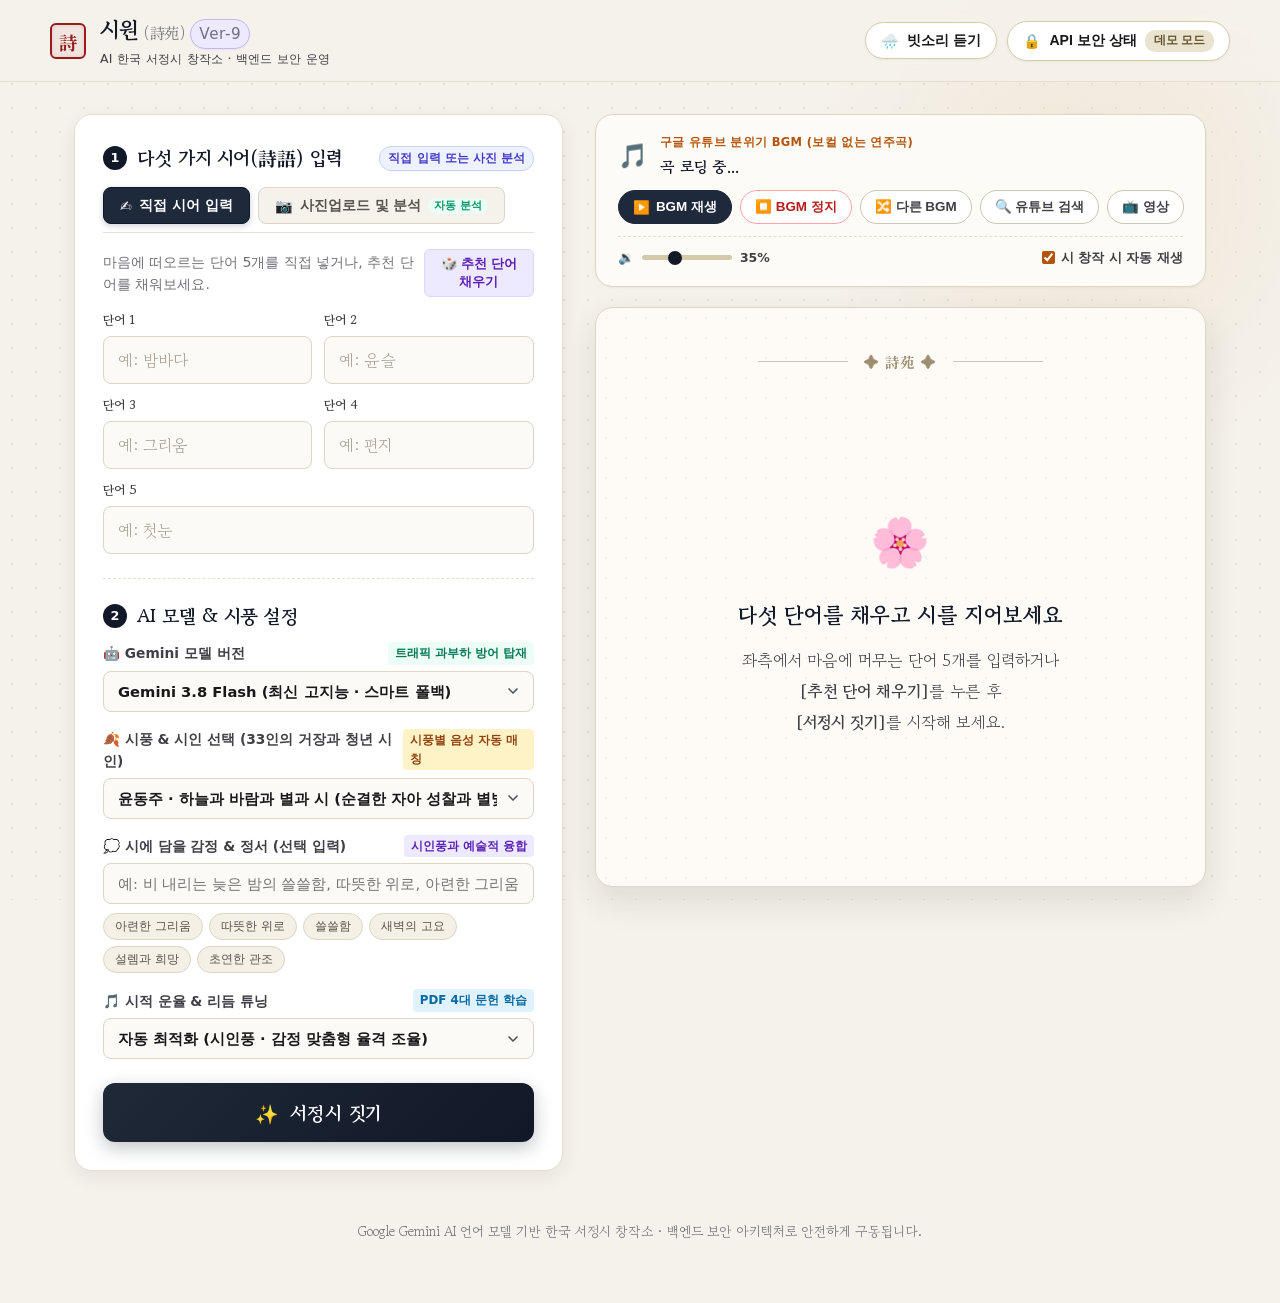
==== commit 5b99bcdd: "Add files via upload" ====
--- a/public/index.html
+++ b/public/index.html
@@ -25,7 +25,7 @@
       <div class="brand">
         <div class="brand-seal">詩</div>
         <div class="brand-text">
-          <h1 class="brand-title">시원 <span>(詩苑)</span> <span class="app-version-badge" id="appVersionBadge">Ver-8</span></h1>
+          <h1 class="brand-title">시원 <span>(詩苑)</span> <span class="app-version-badge" id="appVersionBadge">Ver-9</span></h1>
           <p class="brand-subtitle">AI 한국 서정시 창작소 · 백엔드 보안 운영</p>
         </div>
       </div>
@@ -384,19 +384,42 @@
             </p>
           </div>
 
-          <!-- 로딩 상태 -->
+          <!-- 로딩 상태 (3단계 문학 파이프라인 실시간 안내) -->
           <div id="loadingState" class="poem-loading-state hidden">
             <div class="brush-loader">
               <div class="brush-stroke"></div>
               <div class="brush-stroke"></div>
               <div class="brush-stroke"></div>
             </div>
-            <p class="loading-message">시인이 벼루에 먹을 갈고 운율을 고르고 있습니다...</p>
+            <p id="loadingMessage" class="loading-message">1단계: 시인이 벼루에 먹을 갈고 서정시 초고(初稿)를 집필 중입니다...</p>
+            <div class="pipeline-steps-indicator">
+              <span class="step-pill active" id="pipelineStep1">1. 초고 집필</span>
+              <span class="step-arrow">&rarr;</span>
+              <span class="step-pill" id="pipelineStep2">2. 3인 심사위원 합평</span>
+              <span class="step-arrow">&rarr;</span>
+              <span class="step-pill" id="pipelineStep3">3. 글다듬기 재구성</span>
+            </div>
             <span class="loading-words" id="loadingWordsPreview"></span>
           </div>
 
           <!-- 시 완성 출력 영역 -->
           <div id="poemContentArea" class="poem-content-area hidden">
+            <!-- [신규] 초고 vs 글다듬기 완성작 전환 탭 바 -->
+            <div class="poem-version-toggle-bar">
+              <div class="version-toggle-btns" role="tablist">
+                <button type="button" id="btnViewRefinedPoem" class="toggle-tab-btn active" role="tab" aria-selected="true">
+                  <span class="toggle-icon">✨</span>
+                  <span>최종 글다듬기 완성작</span>
+                  <span class="pill-badge-refined">3인 심사 통과</span>
+                </button>
+                <button type="button" id="btnViewDraftPoem" class="toggle-tab-btn" role="tab" aria-selected="false">
+                  <span class="toggle-icon">📜</span>
+                  <span>초고(初稿) 보기</span>
+                </button>
+              </div>
+              <span id="currentViewNotice" class="view-notice-badge">✨ 심사위원 조언 반영 완성본</span>
+            </div>
+
             <div class="poem-header">
               <h2 id="poemTitle" class="poem-title"></h2>
               <div class="poem-meta">
@@ -418,6 +441,44 @@
                 <span class="notes-title">시인의 시작(詩作) 노트</span>
               </div>
               <div id="poemNotes" class="poem-notes"></div>
+            </div>
+
+            <!-- [신규] 🏆 한국 시문학 심사평가위원 3인의 심사평 & 글다듬기 리포트 -->
+            <div id="judgesReviewSection" class="judges-review-section">
+              <div class="judges-header">
+                <div class="judges-title-wrap">
+                  <span class="judges-icon">🏆</span>
+                  <div>
+                    <h3 class="judges-title">한국 시문학 심사평가위원 3인 심사평 & 글다듬기 리포트</h3>
+                    <p class="judges-subtitle">초고를 심층 합평하여 이미지·운율·서정을 갈고닦아 완성작으로 재구성했습니다.</p>
+                  </div>
+                </div>
+                <div class="judges-score-badge">
+                  <span class="score-label">심사위원 평점</span>
+                  <span id="judgesOverallScore" class="score-value">93.0점</span>
+                </div>
+              </div>
+
+              <!-- 종합 합평 요약문 -->
+              <div class="critique-summary-box">
+                <p id="critiqueSummaryText" class="critique-summary-text"></p>
+              </div>
+
+              <!-- 3인 심사위원 개별 평가 카드 그리드 -->
+              <div class="judges-cards-grid" id="judgesCardsGrid">
+                <!-- JS에서 동적 렌더링 -->
+              </div>
+
+              <!-- 글다듬기(퇴고) 개선 포인트 박스 -->
+              <div class="improvements-box">
+                <div class="improvements-header">
+                  <span class="imp-icon">💎</span>
+                  <strong>3인 심사위원 조언 반영 퇴고 포인트 (글다듬기 성과)</strong>
+                </div>
+                <ul id="improvementsList" class="improvements-list">
+                  <!-- 개선 포인트 동적 렌더링 -->
+                </ul>
+              </div>
             </div>
 
             <!-- 시 낭송 성우 맞춤 설정 패널 (성별 / 20대·40대·60대 / Google TTS 30가지 음성) -->
@@ -560,6 +621,9 @@
 
           <!-- 하단 액션 도구바 -->
           <div id="poemActions" class="poem-actions hidden">
+            <button id="reRefinePoemBtn" class="action-btn refine-btn" type="button" title="3인 심사평가위원에게 다시 한번 글다듬기(재퇴고)를 요청합니다">
+              <span>✨ 3인 심사위원 글다듬기 (재퇴고)</span>
+            </button>
             <button id="copyPoemBtn" class="action-btn" title="시 본문 복사">
               <span>📋 텍스트 복사</span>
             </button>
@@ -618,7 +682,7 @@
         <div class="security-checklist">
           <h4>🛡️ 정보보안 지침 준수 & 시스템 정보</h4>
           <ul>
-            <li>✨ <strong>현재 버전</strong>: <span class="app-version-badge">Ver-8</span> ("사진업로드및분석" 메뉴탭 · 사진업로드 박스 & 사진 표시창 · 시어 5개 자동 입력 · PDF 운율 융합)</li>
+            <li>✨ <strong>현재 버전</strong>: <span class="app-version-badge">Ver-9</span> (TTS 슬래시 스킵 · 한국 시문학 심사평가위원 3인 평가 & 글다듬기 재구성 엔진)</li>
             <li>✅ <strong>Server-to-Server 통신</strong>: 백엔드 환경에서는 구글 API를 비공개 호출</li>
             <li>✅ <strong>환경변수 격리 (.env)</strong>: 소스 코드에 키를 하드코딩하지 않고 환경변수로 분리</li>
             <li>✅ <strong>Git 유출 차단 (.gitignore)</strong>: 깃허브 커밋 시 .env 파일 원천 배제</li>
--- a/public/style.css
+++ b/public/style.css
@@ -2046,6 +2046,320 @@
   display: none !important;
 }
 
+/* ---------------------------------------------------------
+   7. [Ver-9] 문학 파이프라인 스텝, 3인 심사위원 합평 및 글다듬기
+   --------------------------------------------------------- */
+.pipeline-steps-indicator {
+  display: flex;
+  align-items: center;
+  gap: 8px;
+  margin: 12px 0 16px;
+  background: rgba(255, 255, 255, 0.85);
+  padding: 6px 14px;
+  border-radius: 20px;
+  border: 1px solid #e7ded0;
+  font-size: 0.8rem;
+}
+
+.step-pill {
+  color: var(--text-muted);
+  padding: 3px 8px;
+  border-radius: 12px;
+  transition: all 0.25s ease;
+}
+
+.step-pill.active {
+  background: var(--accent-ink);
+  color: #ffffff;
+  font-weight: 700;
+  box-shadow: 0 2px 6px rgba(44, 53, 64, 0.2);
+}
+
+.step-arrow {
+  color: #cbd5e1;
+  font-size: 0.8rem;
+}
+
+.poem-version-toggle-bar {
+  display: flex;
+  justify-content: space-between;
+  align-items: center;
+  background: #fdfbf7;
+  border: 1px solid #e7ded0;
+  border-radius: 12px;
+  padding: 6px 12px;
+  margin-bottom: 22px;
+  box-shadow: 0 1px 3px rgba(0, 0, 0, 0.03);
+}
+
+.version-toggle-btns {
+  display: flex;
+  gap: 6px;
+}
+
+.toggle-tab-btn {
+  display: flex;
+  align-items: center;
+  gap: 6px;
+  padding: 7px 14px;
+  border-radius: 8px;
+  border: 1px solid transparent;
+  background: transparent;
+  font-size: 0.84rem;
+  font-weight: 600;
+  color: var(--text-secondary);
+  cursor: pointer;
+  transition: all 0.2s ease;
+}
+
+.toggle-tab-btn:hover {
+  background: rgba(0, 0, 0, 0.03);
+  color: var(--text-primary);
+}
+
+.toggle-tab-btn.active {
+  background: #ffffff;
+  border-color: #d1d5db;
+  color: var(--accent-ink);
+  font-weight: 700;
+  box-shadow: 0 2px 5px rgba(0, 0, 0, 0.06);
+}
+
+.pill-badge-refined {
+  font-size: 0.68rem;
+  padding: 2px 6px;
+  border-radius: 10px;
+  background: #ecfdf5;
+  color: #065f46;
+  border: 1px solid #a7f3d0;
+  font-weight: 700;
+}
+
+.view-notice-badge {
+  font-size: 0.76rem;
+  padding: 3px 10px;
+  border-radius: 12px;
+  background: #fef3c7;
+  color: #92400e;
+  font-weight: 600;
+}
+
+.judges-review-section {
+  margin: 32px 0 24px;
+  background: linear-gradient(135deg, #ffffff 0%, #faf8f5 100%);
+  border: 1.5px solid #ded5c2;
+  border-radius: 14px;
+  padding: 22px 24px;
+  box-shadow: 0 4px 16px rgba(0, 0, 0, 0.04);
+}
+
+.judges-header {
+  display: flex;
+  justify-content: space-between;
+  align-items: center;
+  padding-bottom: 14px;
+  border-bottom: 1px solid #e7ded0;
+  margin-bottom: 16px;
+}
+
+.judges-title-wrap {
+  display: flex;
+  align-items: center;
+  gap: 12px;
+}
+
+.judges-icon {
+  font-size: 1.8rem;
+}
+
+.judges-title {
+  font-family: var(--font-serif);
+  font-size: 1.12rem;
+  font-weight: 800;
+  color: var(--accent-ink);
+  margin-bottom: 3px;
+}
+
+.judges-subtitle {
+  font-size: 0.8rem;
+  color: var(--text-secondary);
+}
+
+.judges-score-badge {
+  display: flex;
+  flex-direction: column;
+  align-items: center;
+  background: #fef3c7;
+  border: 1px solid #fde68a;
+  border-radius: 10px;
+  padding: 6px 14px;
+  text-align: center;
+  min-width: 80px;
+}
+
+.score-label {
+  font-size: 0.7rem;
+  color: #92400e;
+  font-weight: 700;
+}
+
+.score-value {
+  font-size: 1.25rem;
+  font-weight: 800;
+  color: #b45309;
+}
+
+.critique-summary-box {
+  background: #f8fafc;
+  border-left: 3px solid #3b82f6;
+  border-radius: 0 8px 8px 0;
+  padding: 10px 14px;
+  margin-bottom: 18px;
+}
+
+.critique-summary-text {
+  font-size: 0.86rem;
+  color: #334155;
+  line-height: 1.55;
+  font-style: italic;
+}
+
+.judges-cards-grid {
+  display: grid;
+  grid-template-columns: repeat(3, 1fr);
+  gap: 14px;
+  margin-bottom: 20px;
+}
+
+.judge-card {
+  background: #ffffff;
+  border: 1px solid #e2e8f0;
+  border-radius: 12px;
+  padding: 14px;
+  box-shadow: 0 2px 8px rgba(0, 0, 0, 0.02);
+  display: flex;
+  flex-direction: column;
+  transition: transform 0.2s ease, box-shadow 0.2s ease;
+}
+
+.judge-card:hover {
+  transform: translateY(-2px);
+  box-shadow: 0 6px 14px rgba(0, 0, 0, 0.05);
+}
+
+.judge-card-header {
+  display: flex;
+  justify-content: space-between;
+  align-items: flex-start;
+  margin-bottom: 8px;
+}
+
+.judge-info {
+  display: flex;
+  flex-direction: column;
+}
+
+.judge-name {
+  font-size: 0.88rem;
+  font-weight: 700;
+  color: #18181b;
+}
+
+.judge-role-badge {
+  font-size: 0.7rem;
+  color: #475569;
+  background: #f1f5f9;
+  padding: 1px 6px;
+  border-radius: 4px;
+  margin-top: 3px;
+  display: inline-block;
+  font-weight: 600;
+}
+
+.judge-score-pill {
+  font-size: 0.85rem;
+  font-weight: 800;
+  color: #047857;
+  background: #d1fae5;
+  padding: 2px 8px;
+  border-radius: 12px;
+}
+
+.judge-critique-text {
+  font-size: 0.82rem;
+  color: #3f3f46;
+  line-height: 1.5;
+  margin-bottom: 10px;
+  flex: 1;
+}
+
+.judge-advice-box {
+  background: #fefce8;
+  border: 1px dashed #fef08a;
+  border-radius: 6px;
+  padding: 8px 10px;
+  font-size: 0.78rem;
+  color: #854d0e;
+  line-height: 1.4;
+}
+
+.improvements-box {
+  background: #f0fdf4;
+  border: 1px solid #bbf7d0;
+  border-radius: 10px;
+  padding: 14px 16px;
+}
+
+.improvements-header {
+  display: flex;
+  align-items: center;
+  gap: 8px;
+  font-size: 0.86rem;
+  font-weight: 700;
+  color: #166534;
+  margin-bottom: 8px;
+}
+
+.improvements-list {
+  list-style: none;
+  padding: 0;
+  margin: 0;
+  display: flex;
+  flex-direction: column;
+  gap: 6px;
+}
+
+.improvement-item {
+  font-size: 0.82rem;
+  color: #15803d;
+  line-height: 1.45;
+  display: flex;
+  align-items: flex-start;
+  gap: 6px;
+}
+
+.refine-btn {
+  background: linear-gradient(135deg, #4f46e5 0%, #4338ca 100%) !important;
+  color: #ffffff !important;
+  border-color: #4338ca !important;
+  font-weight: 700 !important;
+}
+
+.refine-btn:hover {
+  background: linear-gradient(135deg, #4338ca 0%, #3730a3 100%) !important;
+}
+
+@media (max-width: 900px) {
+  .judges-cards-grid {
+    grid-template-columns: 1fr;
+  }
+  .poem-version-toggle-bar {
+    flex-direction: column;
+    align-items: flex-start;
+    gap: 10px;
+  }
+}
+
 .footer {
   text-align: center;
   margin-top: 50px;
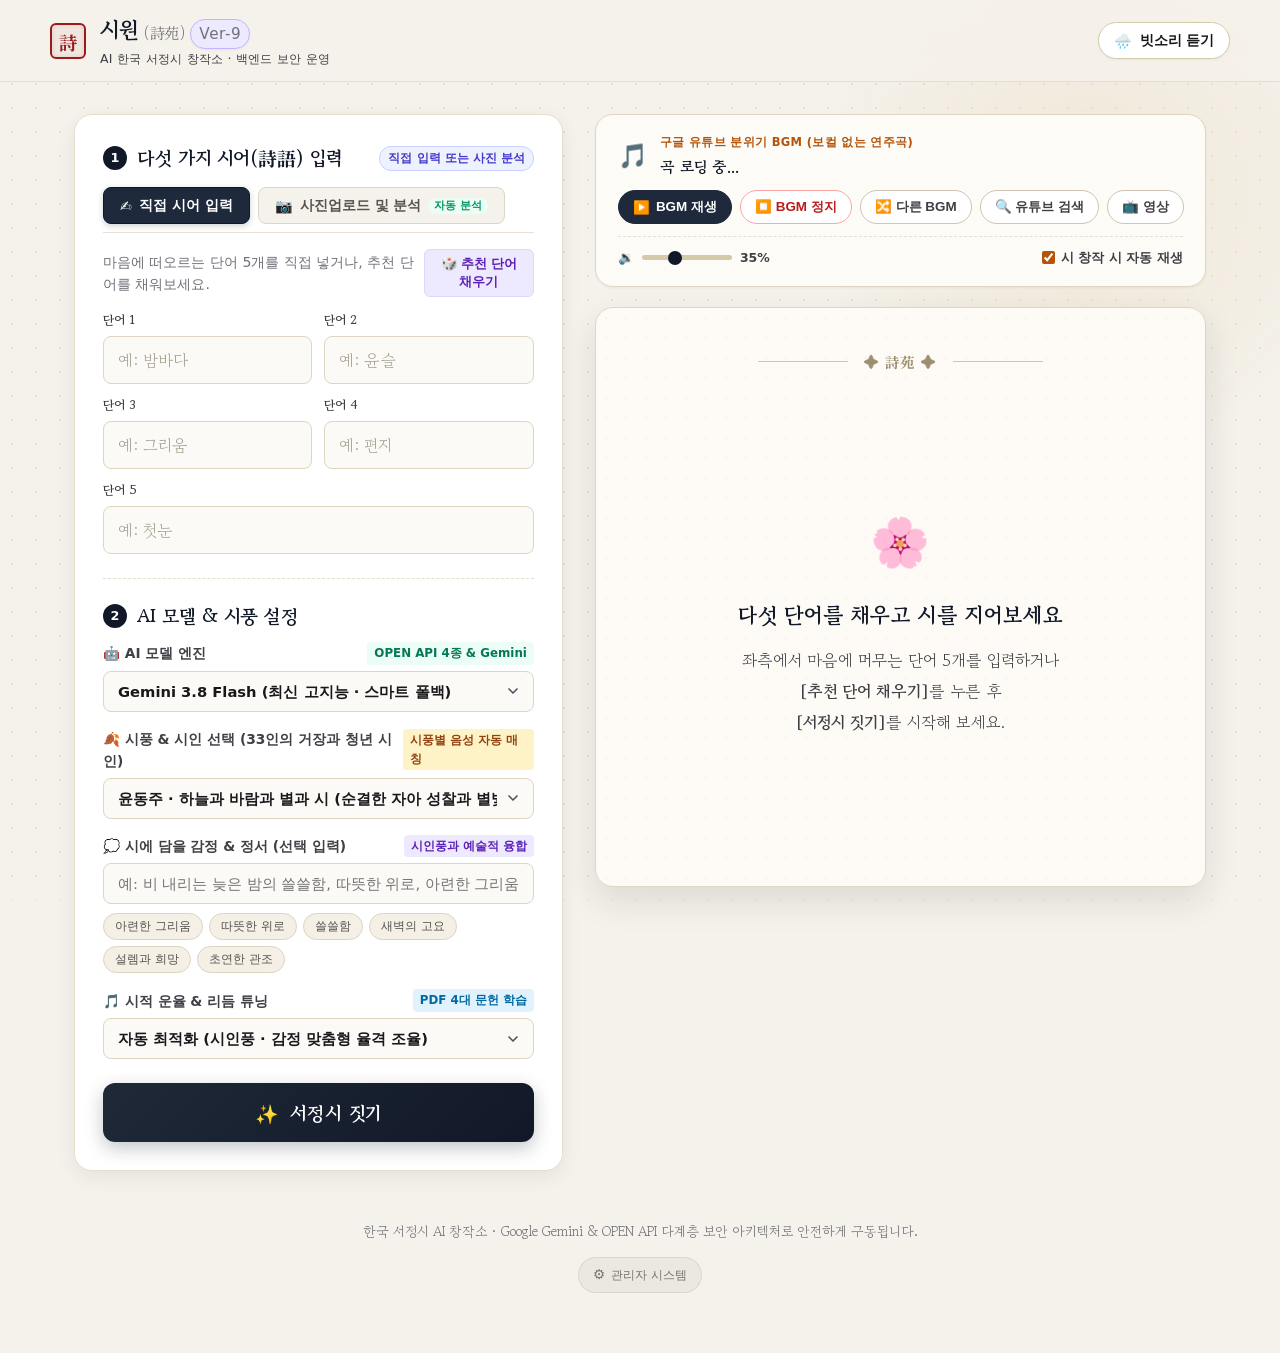
==== commit 4254e367: "Add files via upload" ====
--- a/public/index.html
+++ b/public/index.html
@@ -34,11 +34,6 @@
           <span class="icon">🌧️</span>
           <span class="text">빗소리 듣기</span>
         </button>
-        <button id="openApiModalBtn" class="control-btn api-btn">
-          <span class="icon">🔒</span>
-          <span class="text">API 보안 상태</span>
-          <span id="apiStatusBadge" class="status-badge">확인 중...</span>
-        </button>
       </div>
     </div>
   </header>
@@ -185,17 +180,25 @@
           <div class="options-container">
             <div class="option-group">
               <label for="geminiModelSelect" class="option-label">
-                <span class="label-with-icon">🤖 Gemini 모델 버전</span>
-                <span class="version-tip">트래픽 과부하 방어 탑재</span>
+                <span class="label-with-icon">🤖 AI 모델 엔진</span>
+                <span class="version-tip">OPEN API 4종 & Gemini</span>
               </label>
               <div class="select-wrapper">
                 <select id="geminiModelSelect" class="custom-select">
-                  <option value="gemini-3.8-flash" selected>Gemini 3.8 Flash (최신 고지능 · 스마트 폴백)</option>
-                  <option value="gemini-3.7-flash">Gemini 3.7 Flash (하이브리드 추론 및 감성 엔진)</option>
-                  <option value="gemini-3.6-flash">Gemini 3.6 Flash (정교하고 안정적인 고속 추천)</option>
-                  <option value="gemini-3.5-flash">Gemini 3.5 Flash (안정적 고속 서정 엔진)</option>
-                  <option value="gemini-flash-latest">Gemini Flash Latest (최신 자동 안정화 버전)</option>
-                  <option value="gemini-2.5-pro">Gemini 2.5 Pro (깊은 문학적 통찰과 심층 사유)</option>
+                  <optgroup label="🟢 OPEN API 최신 모델 4종">
+                    <option value="o3-mini">o3-mini (2025 최신 차세대 고지능 추론)</option>
+                    <option value="o1">o1 (플래그십 심층 추론 및 복합 사고)</option>
+                    <option value="gpt-4o">gpt-4o (최신 플래그십 옴니 멀티모달)</option>
+                    <option value="gpt-4o-mini">gpt-4o-mini (고효율 고속 경량 옴니)</option>
+                  </optgroup>
+                  <optgroup label="🔷 Google Gemini 모델">
+                    <option value="gemini-3.8-flash" selected>Gemini 3.8 Flash (최신 고지능 · 스마트 폴백)</option>
+                    <option value="gemini-3.7-flash">Gemini 3.7 Flash (하이브리드 추론 및 감성 엔진)</option>
+                    <option value="gemini-3.6-flash">Gemini 3.6 Flash (정교하고 안정적인 고속 추천)</option>
+                    <option value="gemini-3.5-flash">Gemini 3.5 Flash (안정적 고속 서정 엔진)</option>
+                    <option value="gemini-flash-latest">Gemini Flash Latest (최신 자동 안정화 버전)</option>
+                    <option value="gemini-2.5-pro">Gemini 2.5 Pro (깊은 문학적 통찰과 심층 사유)</option>
+                  </optgroup>
                 </select>
               </div>
             </div>
@@ -637,64 +640,14 @@
 
     <!-- 푸터 -->
     <footer class="footer">
-      <p>Google Gemini AI 언어 모델 기반 한국 서정시 창작소 · 백엔드 보안 아키텍처로 안전하게 구동됩니다.</p>
+      <p>한국 서정시 AI 창작소 · Google Gemini & OPEN API 다계층 보안 아키텍처로 안전하게 구동됩니다.</p>
+      <div class="footer-admin-link-wrap">
+        <a href="/admin" class="admin-entry-link" title="시원(詩苑) AI 보안 및 API 연동 관리자 센터로 이동">
+          <span class="gear-icon">⚙️</span>
+          <span>관리자 시스템</span>
+        </a>
+      </div>
     </footer>
-  </div>
-
-  <!-- API 보안 상태 및 안내 모달 -->
-  <div id="apiModal" class="modal-overlay hidden">
-    <div class="modal-box">
-      <div class="modal-header">
-        <h3>🔒 Google Gemini API 보안 아키텍처</h3>
-        <button id="closeApiModalBtn" class="btn-close" aria-label="닫기">&times;</button>
-      </div>
-      <div class="modal-body">
-        <!-- 백엔드 서버 모드 시 표시되는 안내 -->
-        <div id="backendSecurityInfo" class="security-status-box">
-          <div class="status-indicator-wrap">
-            <span id="backendStatusIcon" class="status-icon">🛡️</span>
-            <strong id="backendStatusTitle">백엔드 서버 보안 연동 중</strong>
-          </div>
-          <p id="backendStatusDetail" class="status-detail-text">
-            서버의 <code>.env</code> 파일에 암호화된 Google Gemini API Key가 저장되어 있어, 웹 브라우저나 네트워크 통신 상에 API 키가 절대 노출되지 않습니다.
-          </p>
-        </div>
-
-        <!-- GitHub Pages(정적 모드) 시 표시되는 개인 키 설정 영역 -->
-        <div id="clientKeySection" class="client-key-section hidden">
-          <p class="modal-desc">
-            GitHub Pages(정적 호스팅) 환경에서는 본인의 Google AI Studio 무료 API Key를 입력하여 실시간 시를 짓거나, 키 없이 데모 모드로 즐기실 수 있습니다.
-          </p>
-          <div class="modal-input-field">
-            <input type="password" id="apiKeyInput" placeholder="AIzaSy..." autocomplete="off">
-            <button id="toggleKeyVisibility" class="btn-toggle-eye" type="button" title="키 표시/숨기기">👁️</button>
-          </div>
-          <div class="modal-links">
-            <a href="https://aistudio.google.com/app/apikey" target="_blank" rel="noopener noreferrer">
-              🔗 Google AI Studio에서 무료 API Key 발급받기 &rarr;
-            </a>
-          </div>
-          <div class="security-notice">
-            🔒 <strong>보안 안내</strong>: 입력하신 키는 브라우저(LocalStorage)에만 보관되며 외부 서버로 전송되지 않습니다.
-          </div>
-        </div>
-
-        <div class="security-checklist">
-          <h4>🛡️ 정보보안 지침 준수 & 시스템 정보</h4>
-          <ul>
-            <li>✨ <strong>현재 버전</strong>: <span class="app-version-badge">Ver-9</span> (TTS 슬래시 스킵 · 한국 시문학 심사평가위원 3인 평가 & 글다듬기 재구성 엔진)</li>
-            <li>✅ <strong>Server-to-Server 통신</strong>: 백엔드 환경에서는 구글 API를 비공개 호출</li>
-            <li>✅ <strong>환경변수 격리 (.env)</strong>: 소스 코드에 키를 하드코딩하지 않고 환경변수로 분리</li>
-            <li>✅ <strong>Git 유출 차단 (.gitignore)</strong>: 깃허브 커밋 시 .env 파일 원천 배제</li>
-            <li>✅ <strong>Rate Limiting(속도 제한)</strong>: 비정상적 다량 호출 및 DoS 공격 방지</li>
-          </ul>
-        </div>
-      </div>
-      <div class="modal-footer">
-        <button id="clearApiKeyBtn" class="btn-secondary hidden">키 삭제 (데모 모드)</button>
-        <button id="closeModalOkBtn" class="btn-primary">확인 / 저장</button>
-      </div>
-    </div>
   </div>
 
   <!-- 토스트 알림 메시지 -->
--- a/public/style.css
+++ b/public/style.css
@@ -2367,3 +2367,35 @@
   color: var(--text-muted);
   font-family: var(--font-serif);
 }
+
+.footer-admin-link-wrap {
+  margin-top: 14px;
+}
+
+.admin-entry-link {
+  display: inline-flex;
+  align-items: center;
+  gap: 6px;
+  padding: 6px 14px;
+  border-radius: 20px;
+  font-size: 0.78rem;
+  color: #78716c;
+  background: rgba(0, 0, 0, 0.04);
+  border: 1px solid rgba(0, 0, 0, 0.08);
+  text-decoration: none;
+  transition: var(--transition);
+  font-family: var(--font-sans);
+}
+
+.admin-entry-link:hover {
+  color: #1e293b;
+  background: #ffffff;
+  border-color: #94a3b8;
+  box-shadow: var(--shadow-sm);
+  transform: translateY(-1px);
+}
+
+.admin-entry-link .gear-icon {
+  font-size: 0.85rem;
+}
+
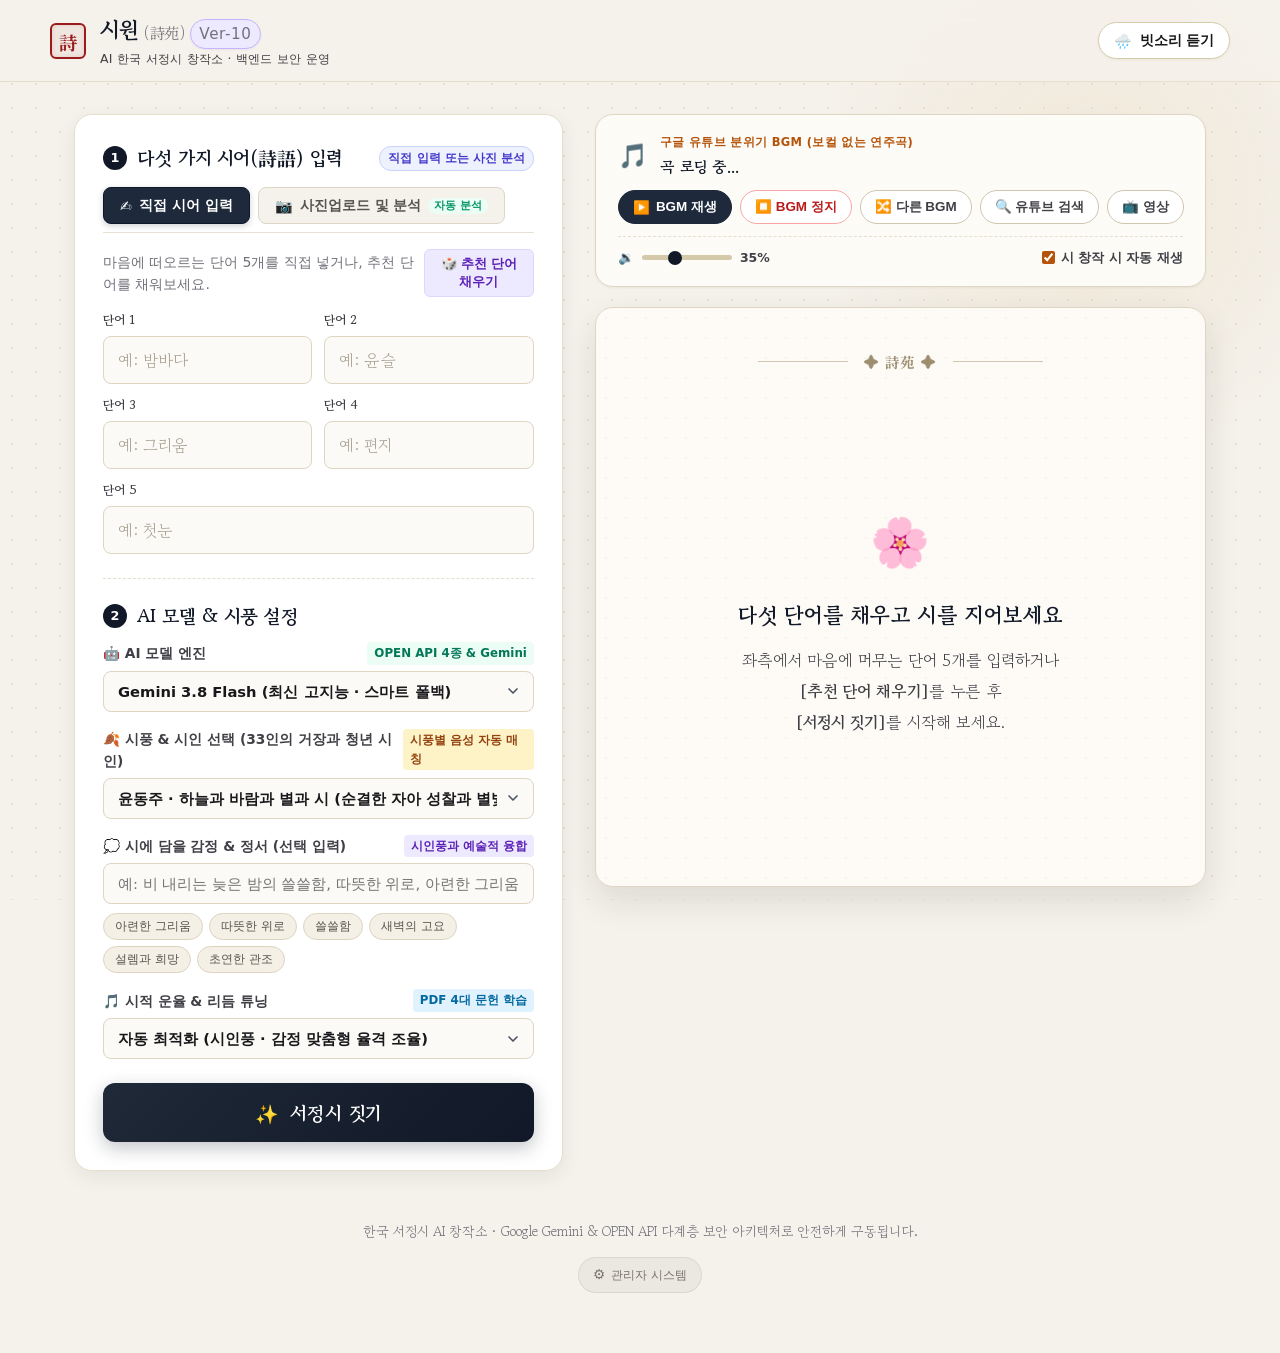
==== commit 20c6fd92: "Add files via upload" ====
--- a/public/index.html
+++ b/public/index.html
@@ -25,7 +25,7 @@
       <div class="brand">
         <div class="brand-seal">詩</div>
         <div class="brand-text">
-          <h1 class="brand-title">시원 <span>(詩苑)</span> <span class="app-version-badge" id="appVersionBadge">Ver-9</span></h1>
+          <h1 class="brand-title">시원 <span>(詩苑)</span> <span class="app-version-badge" id="appVersionBadge">Ver-10</span></h1>
           <p class="brand-subtitle">AI 한국 서정시 창작소 · 백엔드 보안 운영</p>
         </div>
       </div>
@@ -145,7 +145,7 @@
 
                   <!-- 추출된 추천 시어 5개 표시 칩 -->
                   <div class="extracted-words-box">
-                    <label class="extracted-label">✨ 자동 추출된 추천 시어 5개 (입력 완료됨)</label>
+                    <label class="extracted-label">✨ 자동 추출된 추천 시어 5개 (클릭하여 단어별 수정 가능 ✏️)</label>
                     <div id="extractedWordsChips" class="extracted-words-chips">
                       <!-- 5개 칩 동적 렌더링 -->
                     </div>
@@ -186,10 +186,10 @@
               <div class="select-wrapper">
                 <select id="geminiModelSelect" class="custom-select">
                   <optgroup label="🟢 OPEN API 최신 모델 4종">
-                    <option value="o3-mini">o3-mini (2025 최신 차세대 고지능 추론)</option>
-                    <option value="o1">o1 (플래그십 심층 추론 및 복합 사고)</option>
-                    <option value="gpt-4o">gpt-4o (최신 플래그십 옴니 멀티모달)</option>
-                    <option value="gpt-4o-mini">gpt-4o-mini (고효율 고속 경량 옴니)</option>
+                    <option value="gpt-6-astra">GPT-6 Astra (차세대 초지능 플래그십)</option>
+                    <option value="gpt-5.5-sol">GPT-5.5 sol (태양의 온기와 고도의 서정 추론)</option>
+                    <option value="gpt-5.5-terra">GPT-5.5 Terra (대지의 깊이와 원숙한 문학성)</option>
+                    <option value="gpt-5.5-luna">GPT-5.5 Luna (달빛의 서정과 초고속 감성 특화)</option>
                   </optgroup>
                   <optgroup label="🔷 Google Gemini 모델">
                     <option value="gemini-3.8-flash" selected>Gemini 3.8 Flash (최신 고지능 · 스마트 폴백)</option>
--- a/public/style.css
+++ b/public/style.css
@@ -639,20 +639,125 @@
 .extracted-words-chips {
   display: flex;
   flex-wrap: wrap;
+  gap: 8px;
+}
+
+.extracted-word-chip {
+  display: inline-flex;
+  align-items: center;
   gap: 6px;
-}
-
-.extracted-word-chip {
   background: #eef2ff;
   border: 1px solid #c7d2fe;
   color: #3730a3;
   font-family: var(--font-serif);
   font-size: 0.84rem;
   font-weight: 600;
-  padding: 3px 10px;
+  padding: 4px 10px;
   border-radius: 14px;
   box-shadow: 0 1px 3px rgba(79, 70, 229, 0.1);
   animation: popIn 0.3s ease;
+  cursor: pointer;
+  transition: all 0.2s cubic-bezier(0.4, 0, 0.2, 1);
+  user-select: none;
+  position: relative;
+}
+
+.extracted-word-chip:hover {
+  background: #e0e7ff;
+  border-color: #818cf8;
+  color: #1e1b4b;
+  transform: translateY(-1px);
+  box-shadow: 0 3px 8px rgba(79, 70, 229, 0.15);
+}
+
+.extracted-word-chip .chip-num {
+  display: inline-flex;
+  align-items: center;
+  justify-content: center;
+  width: 18px;
+  height: 18px;
+  background: #4f46e5;
+  color: #ffffff;
+  border-radius: 50%;
+  font-size: 0.68rem;
+  font-family: var(--font-sans);
+  font-weight: 700;
+  flex-shrink: 0;
+}
+
+.extracted-word-chip .chip-text {
+  transition: color 0.15s ease;
+}
+
+.extracted-word-chip .chip-edit-btn {
+  background: transparent;
+  border: none;
+  padding: 0 2px;
+  margin-left: 2px;
+  cursor: pointer;
+  font-size: 0.72rem;
+  opacity: 0.6;
+  transition: all 0.2s ease;
+  display: inline-flex;
+  align-items: center;
+  justify-content: center;
+  border-radius: 4px;
+}
+
+.extracted-word-chip:hover .chip-edit-btn {
+  opacity: 1;
+}
+
+.extracted-word-chip .chip-edit-btn:hover {
+  transform: scale(1.2);
+  background: rgba(99, 102, 241, 0.15);
+}
+
+/* [Ver-10] 편집 모드 상태 */
+.extracted-word-chip.editing {
+  background: #ffffff;
+  border-color: #6366f1;
+  box-shadow: 0 0 0 3px rgba(99, 102, 241, 0.2), 0 2px 6px rgba(0, 0, 0, 0.08);
+  padding: 3px 6px 3px 8px;
+  cursor: default;
+  transform: none;
+}
+
+.extracted-word-chip .chip-inline-input {
+  border: 1px solid #c7d2fe;
+  background: #f8fafc;
+  color: #1e1b4b;
+  font-family: var(--font-serif);
+  font-size: 0.84rem;
+  font-weight: 600;
+  padding: 2px 6px;
+  border-radius: 6px;
+  width: 82px;
+  outline: none;
+  transition: all 0.15s ease;
+}
+
+.extracted-word-chip .chip-inline-input:focus {
+  border-color: #4f46e5;
+  background: #ffffff;
+  box-shadow: 0 0 0 2px rgba(79, 70, 229, 0.15);
+}
+
+.extracted-word-chip .chip-save-btn {
+  background: #4f46e5;
+  color: #ffffff;
+  border: none;
+  border-radius: 6px;
+  font-size: 0.75rem;
+  font-weight: 700;
+  padding: 2px 7px;
+  cursor: pointer;
+  transition: all 0.15s ease;
+}
+
+.extracted-word-chip .chip-save-btn:hover {
+  background: #4338ca;
+  transform: scale(1.05);
 }
 
 @keyframes popIn {
